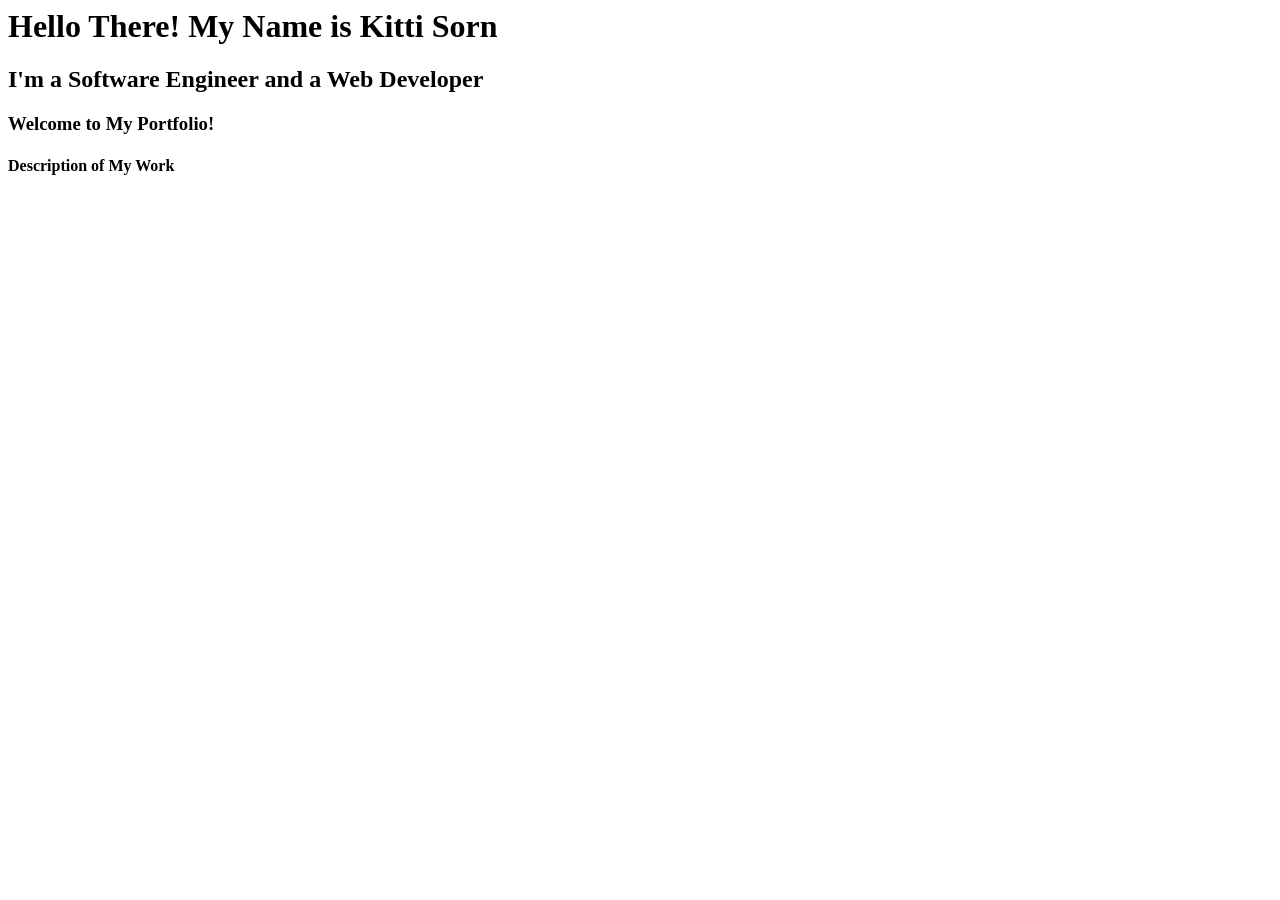
==== index.html @ 9a614a7c "Add description of work to index.html" ====
<organization><!DOCTYPE html>
<html lang="en">
<head>
    <meta charset="UTF-8">
    <meta name="viewport" content="width=device-width, initial-scale=1.0">
    <title>Document</title>
</head>
<body>
    <h1>Hello There! My Name is Kitti Sorn</h1>
    <h2>I'm a Software Engineer and a Web Developer</h2>
    <h3>Welcome to My Portfolio!</h3>
    <h4>Description of My Work</h4>
</body>
</html>
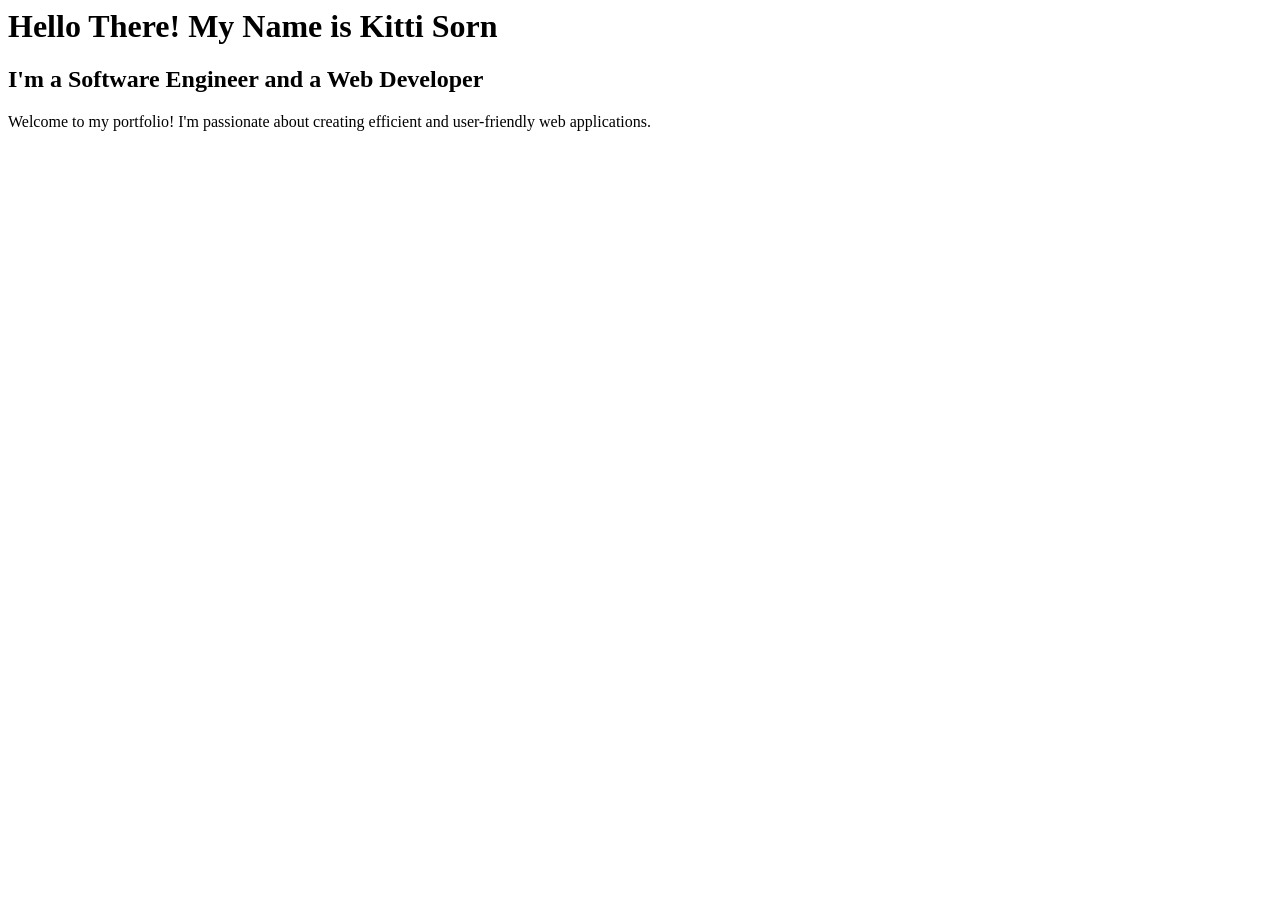
==== commit a7ba726d: "Replace header tags with a paragraph for a more concise portfolio introduction" ====
--- a/index.html
+++ b/index.html
@@ -8,7 +8,6 @@
 <body>
     <h1>Hello There! My Name is Kitti Sorn</h1>
     <h2>I'm a Software Engineer and a Web Developer</h2>
-    <h3>Welcome to My Portfolio!</h3>
-    <h4>Description of My Work</h4>
+    <p>Welcome to my portfolio! I'm passionate about creating efficient and user-friendly web applications.</p>
 </body>
 </html>
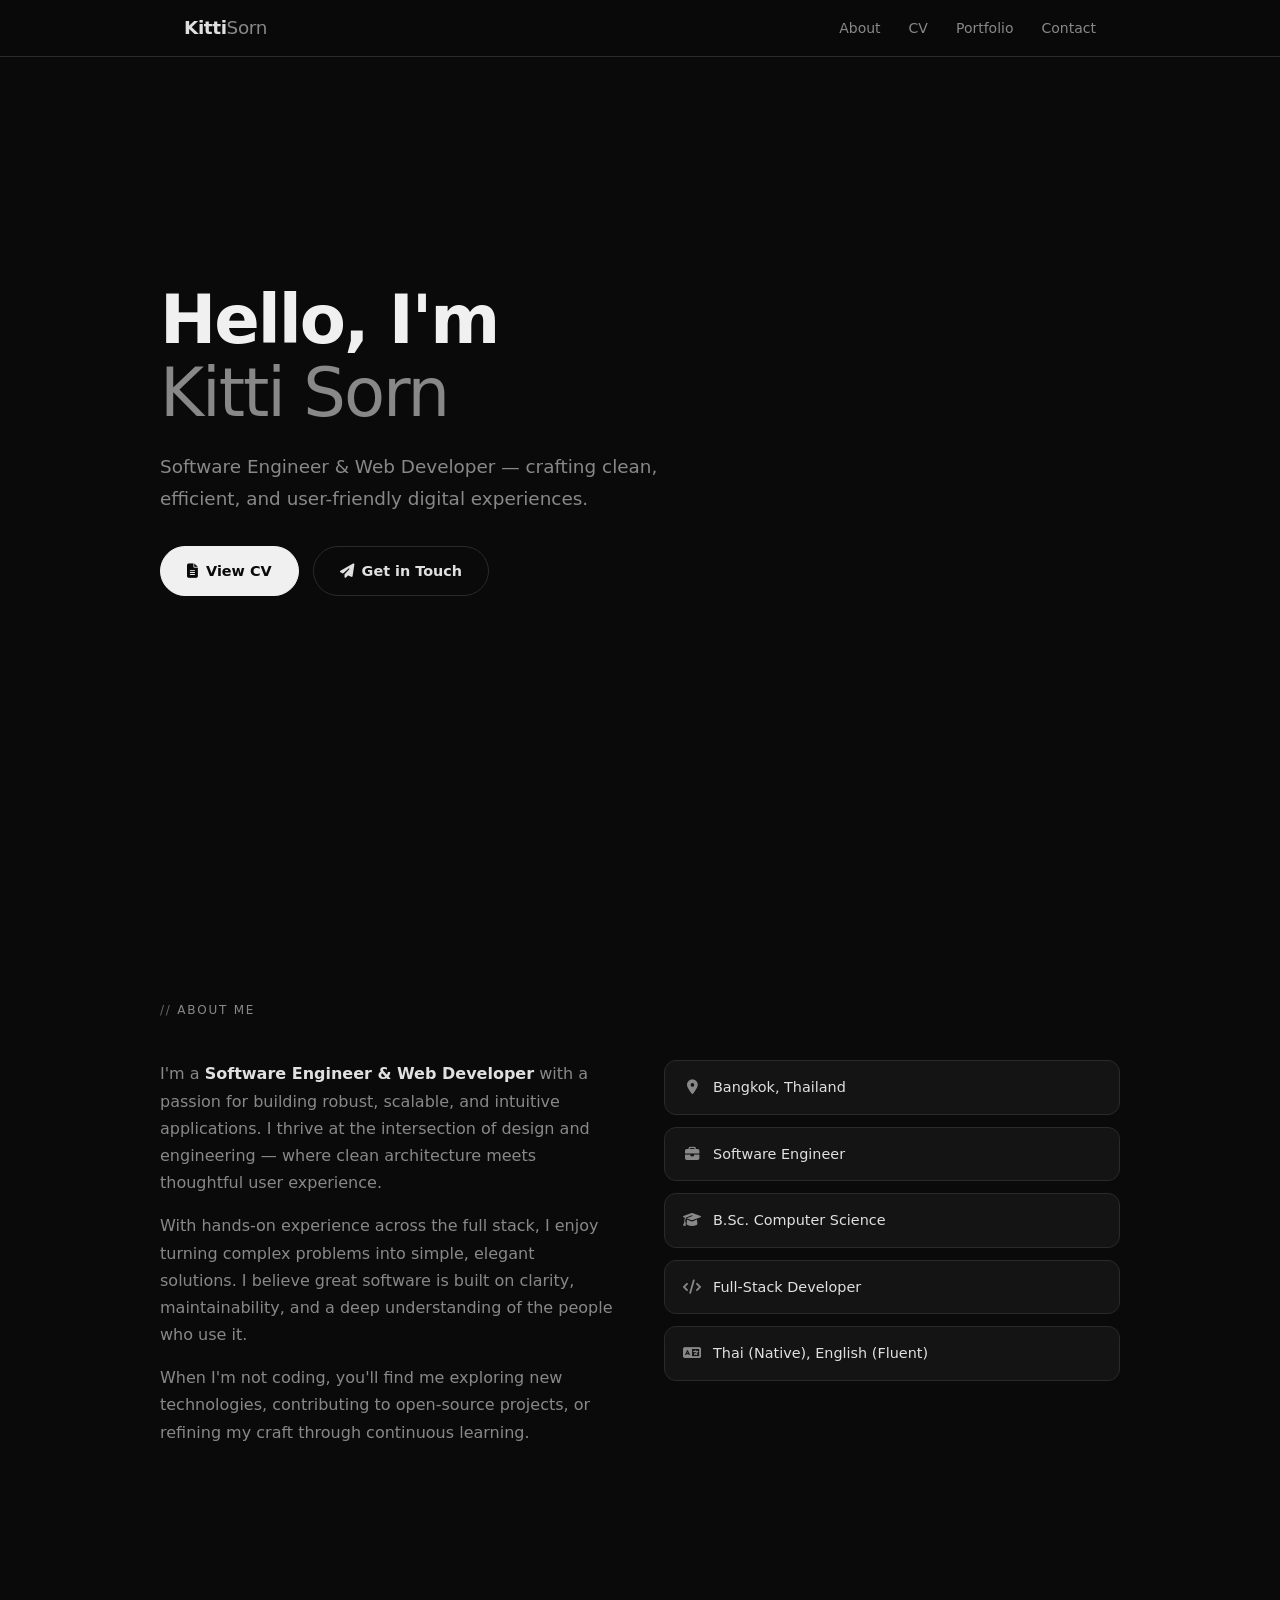
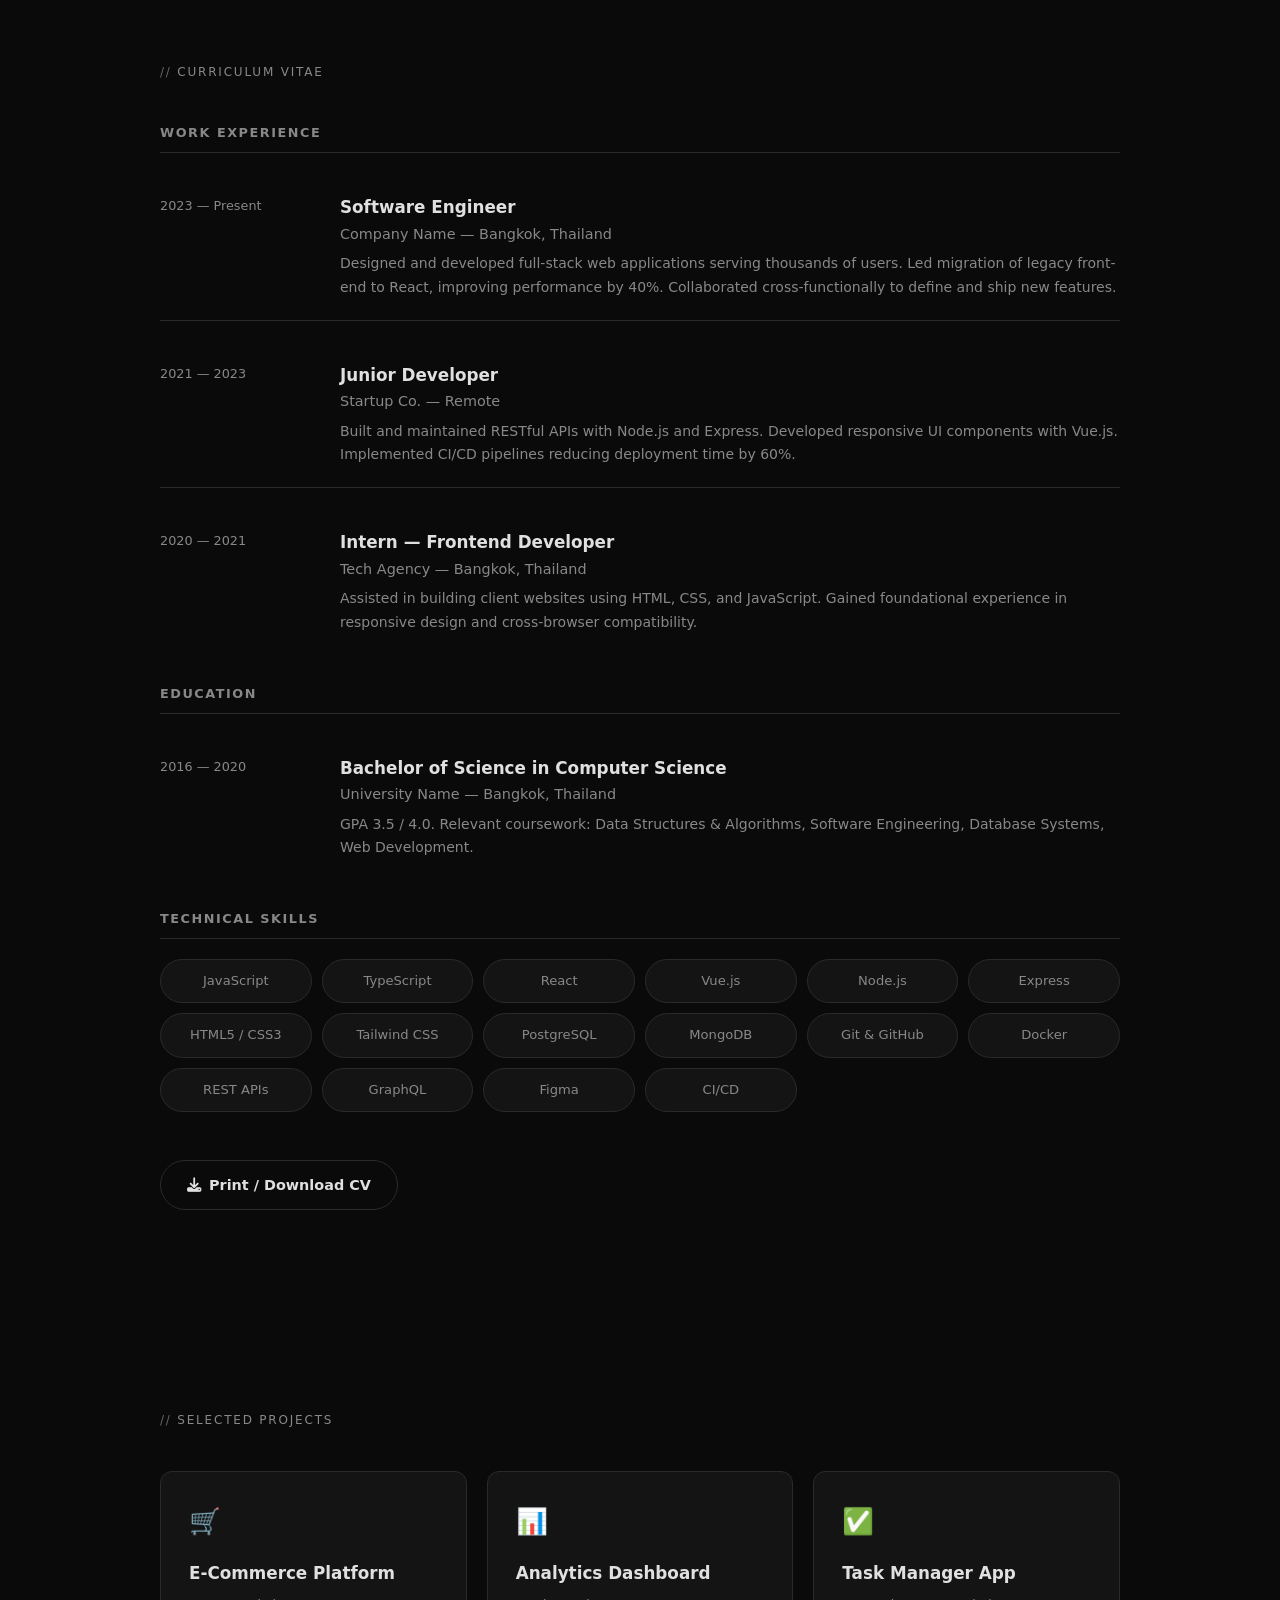
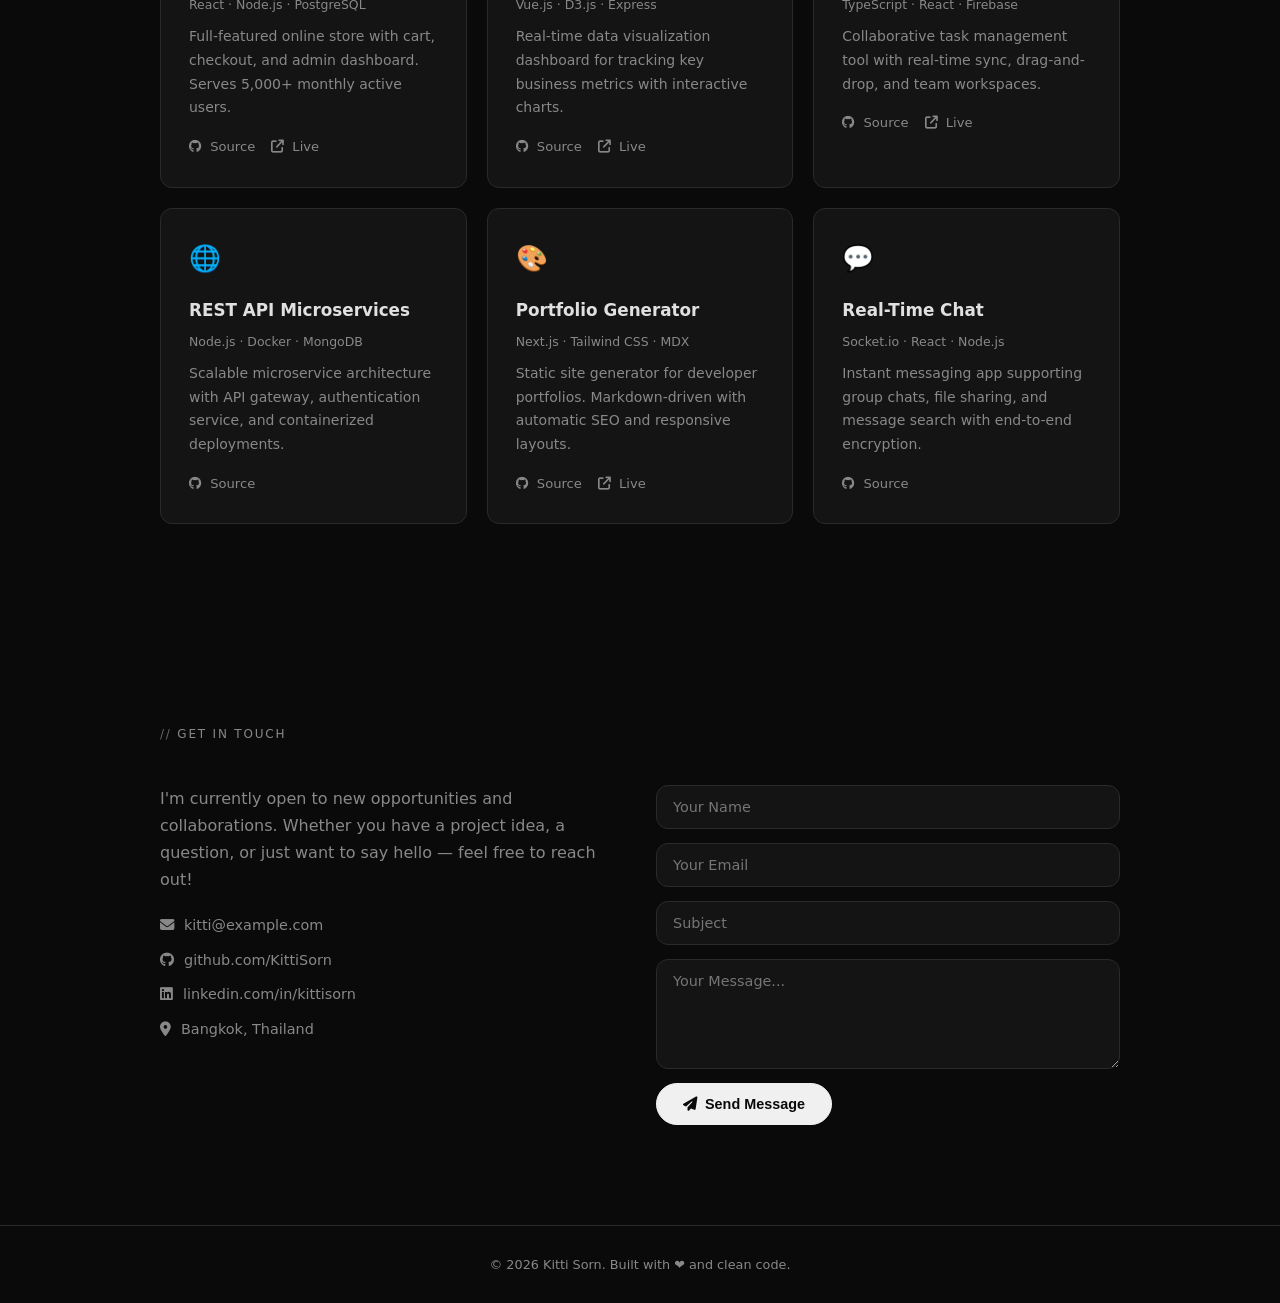
==== commit c9d7ba2b: "default" ====
--- a/index.html
+++ b/index.html
@@ -3,11 +3,543 @@
 <head>
     <meta charset="UTF-8">
     <meta name="viewport" content="width=device-width, initial-scale=1.0">
-    <title>Document</title>
+    <title>Kitti Sorn — Portfolio & CV</title>
+
+    <!-- Font Awesome Icons -->
+    <link rel="stylesheet" href="https://cdnjs.cloudflare.com/ajax/libs/font-awesome/6.5.1/css/all.min.css">
+
+    <style>
+        /* ===== RESET & BASE ===== */
+        *, *::before, *::after { box-sizing: border-box; margin: 0; padding: 0; }
+
+        :root {
+            --bg:        #0a0a0a;
+            --surface:   #141414;
+            --border:    #2a2a2a;
+            --text:      #e0e0e0;
+            --text-muted:#888;
+            --accent:    #f0f0f0;
+            --accent-dim:#666;
+            --radius:    12px;
+            --max-w:     960px;
+        }
+
+        html { scroll-behavior: smooth; }
+
+        body {
+            font-family: 'Segoe UI', system-ui, -apple-system, sans-serif;
+            background: var(--bg);
+            color: var(--text);
+            line-height: 1.7;
+            -webkit-font-smoothing: antialiased;
+        }
+
+        a { color: inherit; text-decoration: none; }
+
+        /* ===== NAVBAR ===== */
+        .navbar {
+            position: fixed; top: 0; left: 0; right: 0; z-index: 100;
+            background: rgba(10,10,10,.85); backdrop-filter: blur(12px);
+            border-bottom: 1px solid var(--border);
+        }
+        .navbar .inner {
+            max-width: var(--max-w); margin: 0 auto;
+            display: flex; align-items: center; justify-content: space-between;
+            padding: 0 24px; height: 56px;
+        }
+        .navbar .logo { font-weight: 700; font-size: 1.15rem; letter-spacing: -.02em; }
+        .navbar .logo span { color: var(--text-muted); font-weight: 400; }
+
+        .nav-links { display: flex; gap: 28px; list-style: none; }
+        .nav-links a { font-size: .875rem; color: var(--text-muted); transition: color .2s; }
+        .nav-links a:hover { color: var(--accent); }
+
+        .menu-toggle {
+            display: none; background: none; border: none; color: var(--text);
+            font-size: 1.4rem; cursor: pointer;
+        }
+
+        /* ===== SECTIONS ===== */
+        section { padding: 100px 24px; }
+
+        .section-title {
+            font-size: .75rem; text-transform: uppercase; letter-spacing: .15em;
+            color: var(--text-muted); margin-bottom: 40px;
+        }
+        .section-title::before {
+            content: '// '; color: var(--accent-dim);
+        }
+
+        .container { max-width: var(--max-w); margin: 0 auto; }
+
+        /* ===== HERO ===== */
+        .hero {
+            min-height: 100vh; display: flex; align-items: center;
+            padding-top: 80px;
+        }
+        .hero .container { width: 100%; }
+
+        .hero h1 {
+            font-size: clamp(2.4rem, 6vw, 4.2rem);
+            font-weight: 800; letter-spacing: -.03em; line-height: 1.1;
+            color: var(--accent);
+        }
+        .hero h1 span { display: block; color: var(--text-muted); font-weight: 300; }
+
+        .hero .tagline {
+            font-size: 1.15rem; color: var(--text-muted); margin: 20px 0 32px;
+            max-width: 520px;
+        }
+        .hero .cta-row { display: flex; gap: 14px; flex-wrap: wrap; }
+
+        .btn {
+            display: inline-flex; align-items: center; gap: 8px;
+            padding: 12px 26px; border-radius: 999px; font-size: .9rem;
+            font-weight: 600; transition: all .25s; cursor: pointer;
+            border: 1.5px solid var(--border);
+        }
+        .btn-primary {
+            background: var(--accent); color: var(--bg); border-color: var(--accent);
+        }
+        .btn-primary:hover { background: #fff; }
+        .btn-outline { background: transparent; color: var(--text); }
+        .btn-outline:hover { border-color: var(--accent); color: var(--accent); }
+
+        /* ===== ABOUT ===== */
+        .about-grid {
+            display: grid; grid-template-columns: 1fr 1fr; gap: 48px; align-items: start;
+        }
+        .about-text p { color: var(--text-muted); margin-bottom: 16px; }
+        .about-text p strong { color: var(--text); }
+
+        .quick-facts {
+            list-style: none; display: grid; gap: 12px;
+        }
+        .quick-facts li {
+            display: flex; align-items: center; gap: 12px;
+            padding: 14px 18px; background: var(--surface);
+            border: 1px solid var(--border); border-radius: var(--radius);
+            font-size: .9rem;
+        }
+        .quick-facts li i { color: var(--text-muted); width: 18px; text-align: center; }
+
+        /* ===== CV / RESUME ===== */
+        .cv-block { margin-bottom: 48px; }
+
+        .cv-block h3 {
+            font-size: .8rem; text-transform: uppercase; letter-spacing: .12em;
+            color: var(--text-muted); margin-bottom: 20px; padding-bottom: 8px;
+            border-bottom: 1px solid var(--border);
+        }
+
+        .timeline { display: grid; gap: 20px; }
+
+        .timeline-item {
+            display: grid; grid-template-columns: 160px 1fr; gap: 20px;
+            padding: 20px 0; border-bottom: 1px solid var(--border);
+        }
+        .timeline-item:last-child { border-bottom: none; padding-bottom: 0; }
+
+        .timeline-date {
+            font-size: .8rem; color: var(--text-muted); padding-top: 2px;
+        }
+        .timeline-role  { font-weight: 700; font-size: 1.05rem; }
+        .timeline-place { color: var(--text-muted); font-size: .9rem; margin-bottom: 6px; }
+        .timeline-desc  { color: var(--text-muted); font-size: .875rem; }
+
+        /* Skills grid */
+        .skills-grid {
+            display: grid;
+            grid-template-columns: repeat(auto-fill, minmax(130px, 1fr));
+            gap: 10px;
+        }
+        .skill-pill {
+            padding: 10px 16px; background: var(--surface);
+            border: 1px solid var(--border); border-radius: 999px;
+            font-size: .82rem; text-align: center; color: var(--text-muted);
+            transition: all .2s;
+        }
+        .skill-pill:hover { border-color: var(--accent); color: var(--accent); }
+
+        /* ===== PORTFOLIO ===== */
+        .projects-grid {
+            display: grid;
+            grid-template-columns: repeat(auto-fill, minmax(280px, 1fr));
+            gap: 20px;
+        }
+        .project-card {
+            background: var(--surface); border: 1px solid var(--border);
+            border-radius: var(--radius); padding: 28px;
+            transition: border-color .25s, transform .25s;
+        }
+        .project-card:hover { border-color: var(--accent-dim); transform: translateY(-2px); }
+
+        .project-icon { font-size: 1.6rem; margin-bottom: 16px; }
+        .project-card h4 { font-size: 1.05rem; margin-bottom: 6px; }
+        .project-card .tech { font-size: .78rem; color: var(--text-muted); margin-bottom: 10px; }
+        .project-card p  { font-size: .875rem; color: var(--text-muted); }
+        .project-card .links { margin-top: 16px; display: flex; gap: 16px; }
+        .project-card .links a { font-size: .82rem; color: var(--text-muted); }
+        .project-card .links a:hover { color: var(--accent); }
+        .project-card .links a i { margin-right: 4px; }
+
+        /* ===== CONTACT ===== */
+        .contact-row {
+            display: flex; gap: 32px; flex-wrap: wrap; align-items: flex-start;
+        }
+        .contact-info { flex: 1; min-width: 240px; }
+        .contact-info p { color: var(--text-muted); margin-bottom: 20px; }
+        .contact-links { list-style: none; display: grid; gap: 10px; }
+        .contact-links a {
+            display: flex; align-items: center; gap: 10px; color: var(--text-muted);
+            font-size: .9rem; transition: color .2s;
+        }
+        .contact-links a:hover { color: var(--accent); }
+
+        .contact-form { flex: 1; min-width: 280px; display: grid; gap: 14px; }
+        .contact-form input, .contact-form textarea {
+            width: 100%; padding: 13px 16px; background: var(--surface);
+            border: 1px solid var(--border); border-radius: var(--radius);
+            color: var(--text); font-size: .9rem; font-family: inherit;
+            resize: vertical; outline: none; transition: border-color .2s;
+        }
+        .contact-form input:focus, .contact-form textarea:focus { border-color: var(--accent-dim); }
+        .contact-form textarea { min-height: 110px; }
+        .contact-form button { justify-self: start; }
+
+        /* ===== FOOTER ===== */
+        footer {
+            border-top: 1px solid var(--border); padding: 28px 24px;
+            text-align: center; font-size: .8rem; color: var(--text-muted);
+        }
+
+        /* ===== RESPONSIVE ===== */
+        @media (max-width: 768px) {
+            .nav-links { display: none; }
+            .menu-toggle { display: block; }
+            .nav-links.open {
+                display: flex; flex-direction: column;
+                position: absolute; top: 56px; left: 0; right: 0;
+                background: var(--surface); border-bottom: 1px solid var(--border);
+                padding: 16px 24px; gap: 14px;
+            }
+            .about-grid { grid-template-columns: 1fr; gap: 32px; }
+            .timeline-item { grid-template-columns: 1fr; gap: 4px; }
+            .timeline-date { margin-bottom: 4px; }
+        }
+    </style>
 </head>
 <body>
-    <h1>Hello There! My Name is Kitti Sorn</h1>
-    <h2>I'm a Software Engineer and a Web Developer</h2>
-    <p>Welcome to my portfolio! I'm passionate about creating efficient and user-friendly web applications.</p>
+
+<!-- ===== NAVBAR ===== -->
+<nav class="navbar">
+    <div class="inner">
+        <a href="#" class="logo">Kitti<span>Sorn</span></a>
+        <button class="menu-toggle" aria-label="Menu" onclick="document.querySelector('.nav-links').classList.toggle('open')">
+            <i class="fa-solid fa-bars"></i>
+        </button>
+        <ul class="nav-links">
+            <li><a href="#about">About</a></li>
+            <li><a href="#cv">CV</a></li>
+            <li><a href="#portfolio">Portfolio</a></li>
+            <li><a href="#contact">Contact</a></li>
+        </ul>
+    </div>
+</nav>
+
+<!-- ===== HERO ===== -->
+<section class="hero">
+    <div class="container">
+        <h1>
+            Hello, I'm<br>
+            <span>Kitti Sorn</span>
+        </h1>
+        <p class="tagline">
+            Software Engineer &amp; Web Developer — crafting clean, efficient, and
+            user-friendly digital experiences.
+        </p>
+        <div class="cta-row">
+            <a href="#cv" class="btn btn-primary">
+                <i class="fa-solid fa-file-lines"></i> View CV
+            </a>
+            <a href="#contact" class="btn btn-outline">
+                <i class="fa-solid fa-paper-plane"></i> Get in Touch
+            </a>
+        </div>
+    </div>
+</section>
+
+<!-- ===== ABOUT ===== -->
+<section id="about">
+    <div class="container">
+        <p class="section-title">About Me</p>
+        <div class="about-grid">
+            <div class="about-text">
+                <p>
+                    I'm a <strong>Software Engineer &amp; Web Developer</strong> with a passion for
+                    building robust, scalable, and intuitive applications. I thrive at the intersection
+                    of design and engineering — where clean architecture meets thoughtful user experience.
+                </p>
+                <p>
+                    With hands-on experience across the full stack, I enjoy turning complex problems
+                    into simple, elegant solutions. I believe great software is built on clarity,
+                    maintainability, and a deep understanding of the people who use it.
+                </p>
+                <p>
+                    When I'm not coding, you'll find me exploring new technologies, contributing to
+                    open-source projects, or refining my craft through continuous learning.
+                </p>
+            </div>
+            <ul class="quick-facts">
+                <li><i class="fa-solid fa-location-dot"></i> Bangkok, Thailand</li>
+                <li><i class="fa-solid fa-briefcase"></i> Software Engineer</li>
+                <li><i class="fa-solid fa-graduation-cap"></i> B.Sc. Computer Science</li>
+                <li><i class="fa-solid fa-code"></i> Full-Stack Developer</li>
+                <li><i class="fa-solid fa-language"></i> Thai (Native), English (Fluent)</li>
+            </ul>
+        </div>
+    </div>
+</section>
+
+<!-- ===== CV / RESUME ===== -->
+<section id="cv">
+    <div class="container">
+        <p class="section-title">Curriculum Vitae</p>
+
+        <!-- Experience -->
+        <div class="cv-block">
+            <h3>Work Experience</h3>
+            <div class="timeline">
+
+                <div class="timeline-item">
+                    <div class="timeline-date">2023 — Present</div>
+                    <div>
+                        <div class="timeline-role">Software Engineer</div>
+                        <div class="timeline-place">Company Name — Bangkok, Thailand</div>
+                        <div class="timeline-desc">
+                            Designed and developed full-stack web applications serving thousands of
+                            users. Led migration of legacy front-end to React, improving performance by
+                            40%. Collaborated cross-functionally to define and ship new features.
+                        </div>
+                    </div>
+                </div>
+
+                <div class="timeline-item">
+                    <div class="timeline-date">2021 — 2023</div>
+                    <div>
+                        <div class="timeline-role">Junior Developer</div>
+                        <div class="timeline-place">Startup Co. — Remote</div>
+                        <div class="timeline-desc">
+                            Built and maintained RESTful APIs with Node.js and Express. Developed
+                            responsive UI components with Vue.js. Implemented CI/CD pipelines reducing
+                            deployment time by 60%.
+                        </div>
+                    </div>
+                </div>
+
+                <div class="timeline-item">
+                    <div class="timeline-date">2020 — 2021</div>
+                    <div>
+                        <div class="timeline-role">Intern — Frontend Developer</div>
+                        <div class="timeline-place">Tech Agency — Bangkok, Thailand</div>
+                        <div class="timeline-desc">
+                            Assisted in building client websites using HTML, CSS, and JavaScript.
+                            Gained foundational experience in responsive design and cross-browser
+                            compatibility.
+                        </div>
+                    </div>
+                </div>
+
+            </div>
+        </div>
+
+        <!-- Education -->
+        <div class="cv-block">
+            <h3>Education</h3>
+            <div class="timeline">
+
+                <div class="timeline-item">
+                    <div class="timeline-date">2016 — 2020</div>
+                    <div>
+                        <div class="timeline-role">Bachelor of Science in Computer Science</div>
+                        <div class="timeline-place">University Name — Bangkok, Thailand</div>
+                        <div class="timeline-desc">
+                            GPA 3.5 / 4.0. Relevant coursework: Data Structures &amp; Algorithms,
+                            Software Engineering, Database Systems, Web Development.
+                        </div>
+                    </div>
+                </div>
+
+            </div>
+        </div>
+
+        <!-- Skills -->
+        <div class="cv-block">
+            <h3>Technical Skills</h3>
+            <div class="skills-grid">
+                <span class="skill-pill">JavaScript</span>
+                <span class="skill-pill">TypeScript</span>
+                <span class="skill-pill">React</span>
+                <span class="skill-pill">Vue.js</span>
+                <span class="skill-pill">Node.js</span>
+                <span class="skill-pill">Express</span>
+                <span class="skill-pill">HTML5 / CSS3</span>
+                <span class="skill-pill">Tailwind CSS</span>
+                <span class="skill-pill">PostgreSQL</span>
+                <span class="skill-pill">MongoDB</span>
+                <span class="skill-pill">Git &amp; GitHub</span>
+                <span class="skill-pill">Docker</span>
+                <span class="skill-pill">REST APIs</span>
+                <span class="skill-pill">GraphQL</span>
+                <span class="skill-pill">Figma</span>
+                <span class="skill-pill">CI/CD</span>
+            </div>
+        </div>
+
+        <!-- Download CV -->
+        <div style="margin-top: 24px;">
+            <a href="#" class="btn btn-outline" onclick="window.print(); return false;">
+                <i class="fa-solid fa-download"></i> Print / Download CV
+            </a>
+        </div>
+
+    </div>
+</section>
+
+<!-- ===== PORTFOLIO ===== -->
+<section id="portfolio">
+    <div class="container">
+        <p class="section-title">Selected Projects</p>
+        <div class="projects-grid">
+
+            <div class="project-card">
+                <div class="project-icon">🛒</div>
+                <h4>E-Commerce Platform</h4>
+                <div class="tech">React · Node.js · PostgreSQL</div>
+                <p>Full-featured online store with cart, checkout, and admin dashboard. Serves
+                    5,000+ monthly active users.</p>
+                <div class="links">
+                    <a href="#"><i class="fa-brands fa-github"></i> Source</a>
+                    <a href="#"><i class="fa-solid fa-arrow-up-right-from-square"></i> Live</a>
+                </div>
+            </div>
+
+            <div class="project-card">
+                <div class="project-icon">📊</div>
+                <h4>Analytics Dashboard</h4>
+                <div class="tech">Vue.js · D3.js · Express</div>
+                <p>Real-time data visualization dashboard for tracking key business metrics with
+                    interactive charts.</p>
+                <div class="links">
+                    <a href="#"><i class="fa-brands fa-github"></i> Source</a>
+                    <a href="#"><i class="fa-solid fa-arrow-up-right-from-square"></i> Live</a>
+                </div>
+            </div>
+
+            <div class="project-card">
+                <div class="project-icon">✅</div>
+                <h4>Task Manager App</h4>
+                <div class="tech">TypeScript · React · Firebase</div>
+                <p>Collaborative task management tool with real-time sync, drag-and-drop, and
+                    team workspaces.</p>
+                <div class="links">
+                    <a href="#"><i class="fa-brands fa-github"></i> Source</a>
+                    <a href="#"><i class="fa-solid fa-arrow-up-right-from-square"></i> Live</a>
+                </div>
+            </div>
+
+            <div class="project-card">
+                <div class="project-icon">🌐</div>
+                <h4>REST API Microservices</h4>
+                <div class="tech">Node.js · Docker · MongoDB</div>
+                <p>Scalable microservice architecture with API gateway, authentication service,
+                    and containerized deployments.</p>
+                <div class="links">
+                    <a href="#"><i class="fa-brands fa-github"></i> Source</a>
+                </div>
+            </div>
+
+            <div class="project-card">
+                <div class="project-icon">🎨</div>
+                <h4>Portfolio Generator</h4>
+                <div class="tech">Next.js · Tailwind CSS · MDX</div>
+                <p>Static site generator for developer portfolios. Markdown-driven with
+                    automatic SEO and responsive layouts.</p>
+                <div class="links">
+                    <a href="#"><i class="fa-brands fa-github"></i> Source</a>
+                    <a href="#"><i class="fa-solid fa-arrow-up-right-from-square"></i> Live</a>
+                </div>
+            </div>
+
+            <div class="project-card">
+                <div class="project-icon">💬</div>
+                <h4>Real-Time Chat</h4>
+                <div class="tech">Socket.io · React · Node.js</div>
+                <p>Instant messaging app supporting group chats, file sharing, and message
+                    search with end-to-end encryption.</p>
+                <div class="links">
+                    <a href="#"><i class="fa-brands fa-github"></i> Source</a>
+                </div>
+            </div>
+
+        </div>
+    </div>
+</section>
+
+<!-- ===== CONTACT ===== -->
+<section id="contact">
+    <div class="container">
+        <p class="section-title">Get in Touch</p>
+        <div class="contact-row">
+
+            <div class="contact-info">
+                <p>
+                    I'm currently open to new opportunities and collaborations.
+                    Whether you have a project idea, a question, or just want to say hello —
+                    feel free to reach out!
+                </p>
+                <ul class="contact-links">
+                    <li>
+                        <a href="mailto:kitti@example.com">
+                            <i class="fa-solid fa-envelope"></i> kitti@example.com
+                        </a>
+                    </li>
+                    <li>
+                        <a href="https://github.com/KittiSorn" target="_blank" rel="noopener">
+                            <i class="fa-brands fa-github"></i> github.com/KittiSorn
+                        </a>
+                    </li>
+                    <li>
+                        <a href="https://linkedin.com/in/kittisorn" target="_blank" rel="noopener">
+                            <i class="fa-brands fa-linkedin"></i> linkedin.com/in/kittisorn
+                        </a>
+                    </li>
+                    <li>
+                        <a href="#">
+                            <i class="fa-solid fa-location-dot"></i> Bangkok, Thailand
+                        </a>
+                    </li>
+                </ul>
+            </div>
+
+            <form class="contact-form" onsubmit="alert('Thanks for reaching out! I\'ll get back to you soon.'); return false;">
+                <input type="text" placeholder="Your Name" required>
+                <input type="email" placeholder="Your Email" required>
+                <input type="text" placeholder="Subject">
+                <textarea placeholder="Your Message..." required></textarea>
+                <button type="submit" class="btn btn-primary">
+                    <i class="fa-solid fa-paper-plane"></i> Send Message
+                </button>
+            </form>
+
+        </div>
+    </div>
+</section>
+
+<!-- ===== FOOTER ===== -->
+<footer>
+    <p>&copy; 2026 Kitti Sorn. Built with &#10084; and clean code.</p>
+</footer>
+
 </body>
 </html>
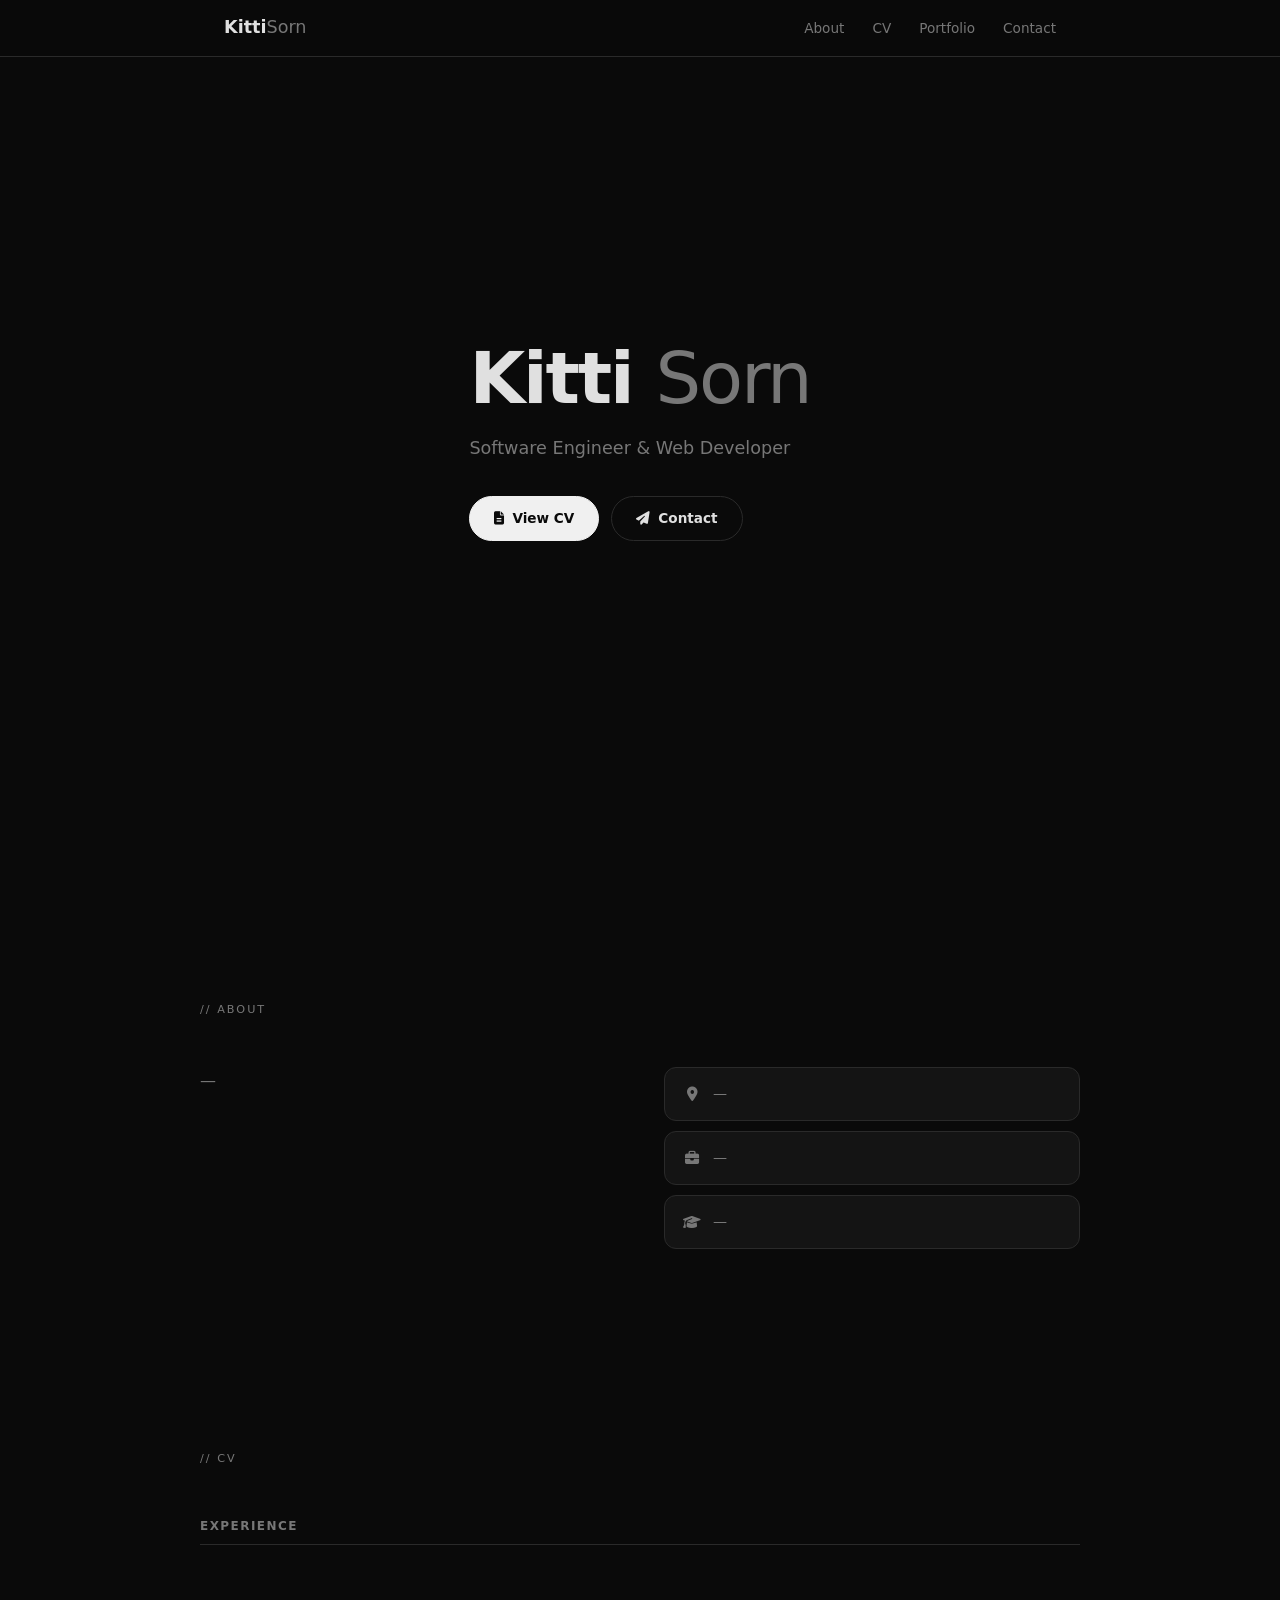
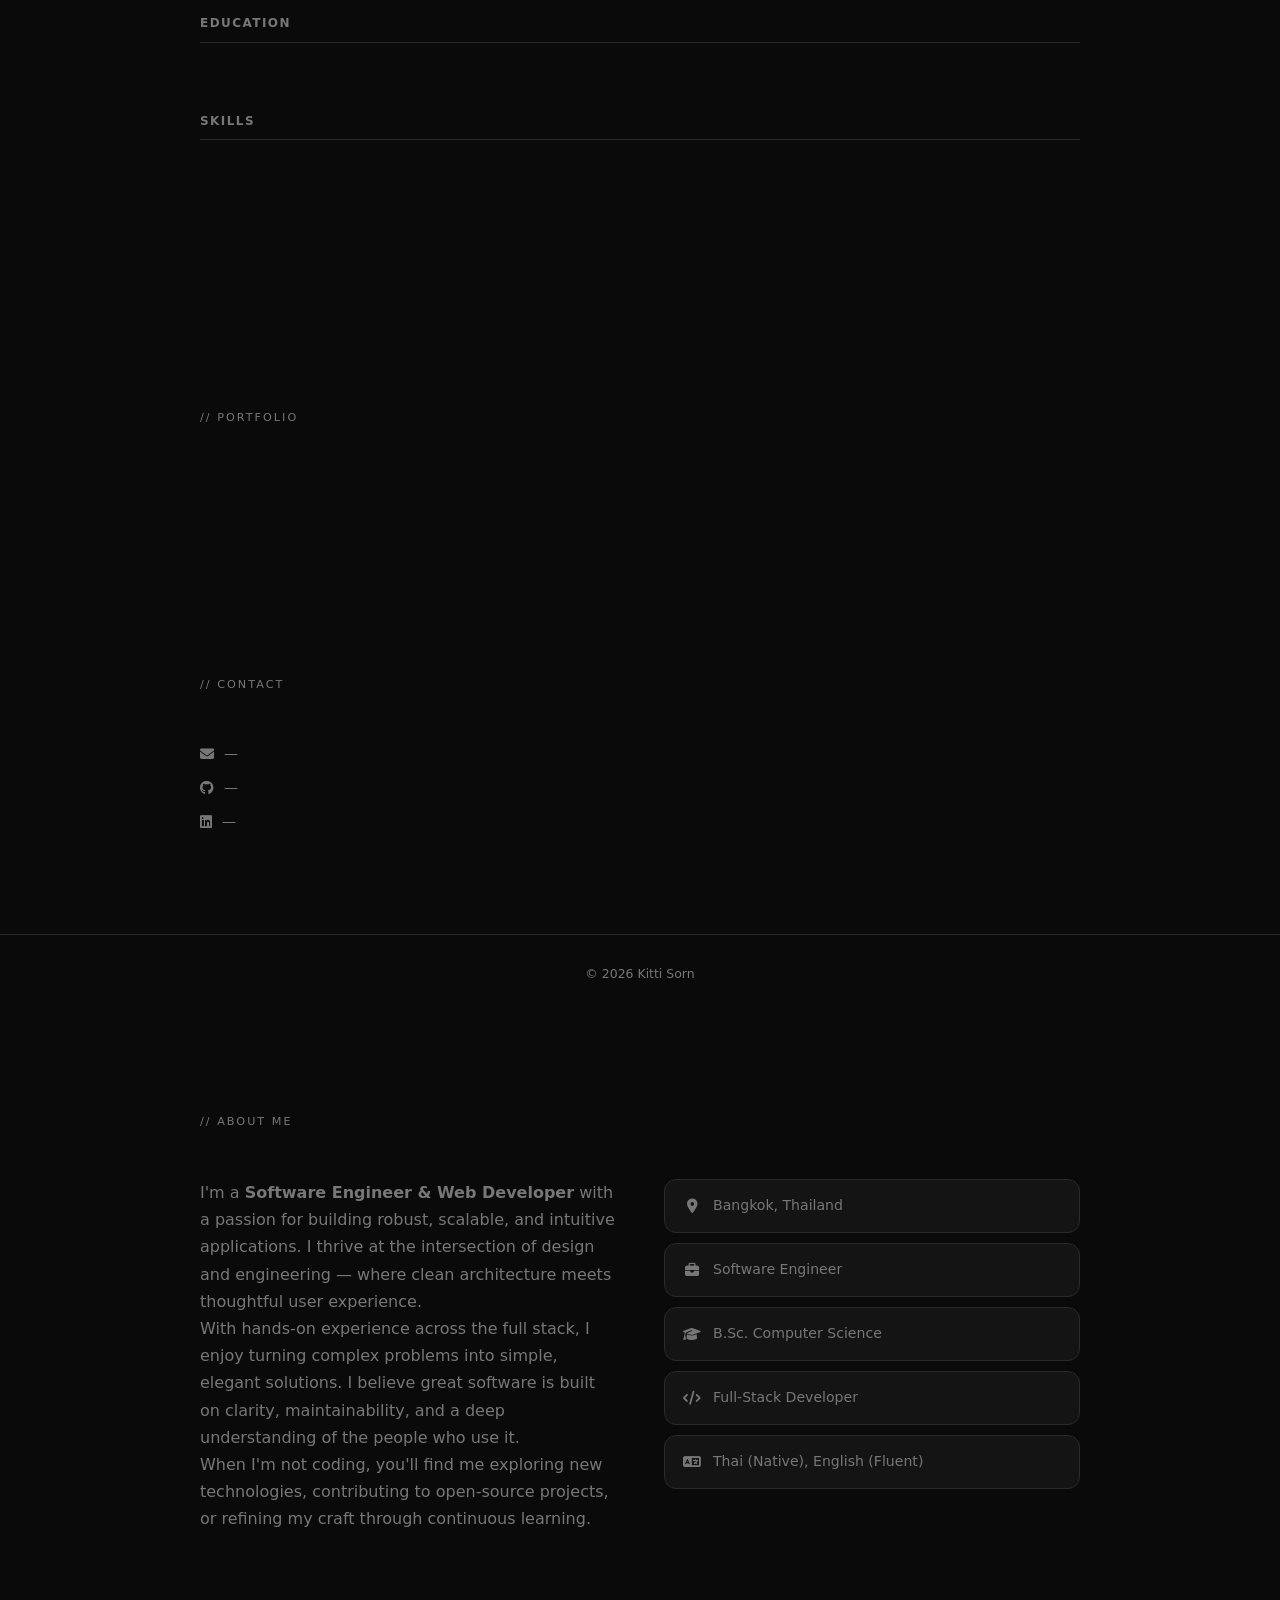
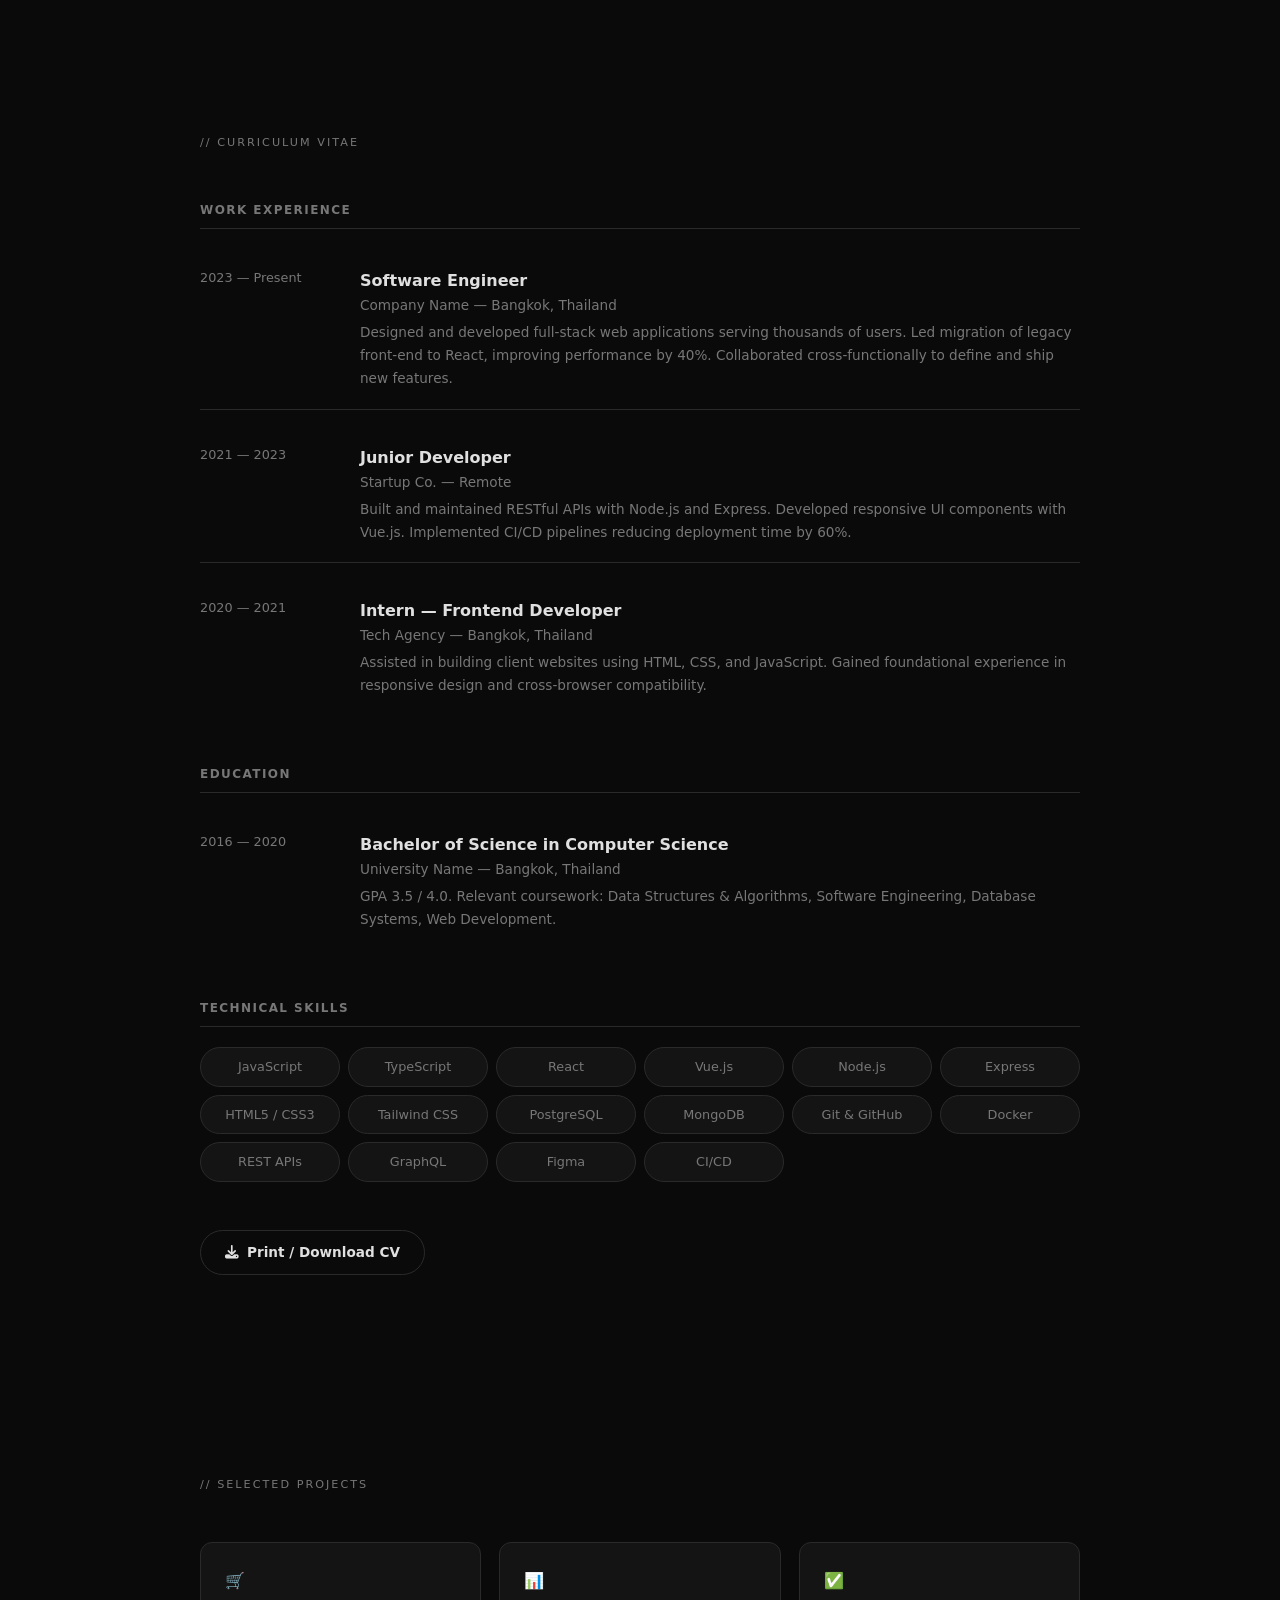
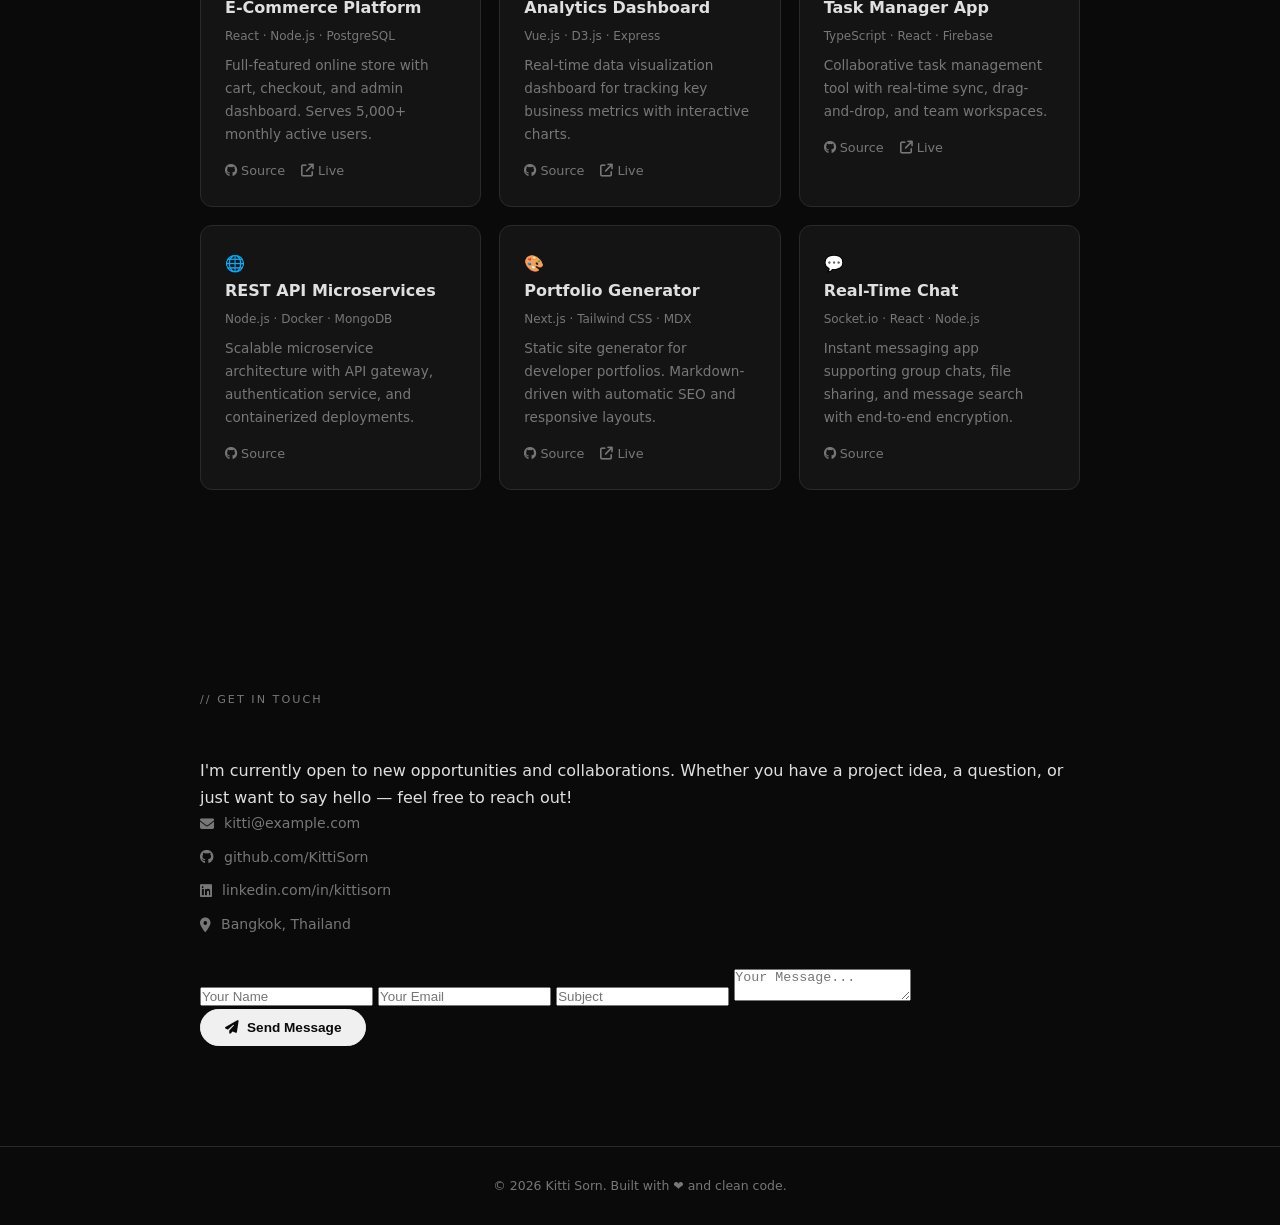
==== commit 8e706619: "make it simple" ====
--- a/index.html
+++ b/index.html
@@ -4,234 +4,11 @@
     <meta charset="UTF-8">
     <meta name="viewport" content="width=device-width, initial-scale=1.0">
     <title>Kitti Sorn — Portfolio & CV</title>
-
-    <!-- Font Awesome Icons -->
     <link rel="stylesheet" href="https://cdnjs.cloudflare.com/ajax/libs/font-awesome/6.5.1/css/all.min.css">
-
-    <style>
-        /* ===== RESET & BASE ===== */
-        *, *::before, *::after { box-sizing: border-box; margin: 0; padding: 0; }
-
-        :root {
-            --bg:        #0a0a0a;
-            --surface:   #141414;
-            --border:    #2a2a2a;
-            --text:      #e0e0e0;
-            --text-muted:#888;
-            --accent:    #f0f0f0;
-            --accent-dim:#666;
-            --radius:    12px;
-            --max-w:     960px;
-        }
-
-        html { scroll-behavior: smooth; }
-
-        body {
-            font-family: 'Segoe UI', system-ui, -apple-system, sans-serif;
-            background: var(--bg);
-            color: var(--text);
-            line-height: 1.7;
-            -webkit-font-smoothing: antialiased;
-        }
-
-        a { color: inherit; text-decoration: none; }
-
-        /* ===== NAVBAR ===== */
-        .navbar {
-            position: fixed; top: 0; left: 0; right: 0; z-index: 100;
-            background: rgba(10,10,10,.85); backdrop-filter: blur(12px);
-            border-bottom: 1px solid var(--border);
-        }
-        .navbar .inner {
-            max-width: var(--max-w); margin: 0 auto;
-            display: flex; align-items: center; justify-content: space-between;
-            padding: 0 24px; height: 56px;
-        }
-        .navbar .logo { font-weight: 700; font-size: 1.15rem; letter-spacing: -.02em; }
-        .navbar .logo span { color: var(--text-muted); font-weight: 400; }
-
-        .nav-links { display: flex; gap: 28px; list-style: none; }
-        .nav-links a { font-size: .875rem; color: var(--text-muted); transition: color .2s; }
-        .nav-links a:hover { color: var(--accent); }
-
-        .menu-toggle {
-            display: none; background: none; border: none; color: var(--text);
-            font-size: 1.4rem; cursor: pointer;
-        }
-
-        /* ===== SECTIONS ===== */
-        section { padding: 100px 24px; }
-
-        .section-title {
-            font-size: .75rem; text-transform: uppercase; letter-spacing: .15em;
-            color: var(--text-muted); margin-bottom: 40px;
-        }
-        .section-title::before {
-            content: '// '; color: var(--accent-dim);
-        }
-
-        .container { max-width: var(--max-w); margin: 0 auto; }
-
-        /* ===== HERO ===== */
-        .hero {
-            min-height: 100vh; display: flex; align-items: center;
-            padding-top: 80px;
-        }
-        .hero .container { width: 100%; }
-
-        .hero h1 {
-            font-size: clamp(2.4rem, 6vw, 4.2rem);
-            font-weight: 800; letter-spacing: -.03em; line-height: 1.1;
-            color: var(--accent);
-        }
-        .hero h1 span { display: block; color: var(--text-muted); font-weight: 300; }
-
-        .hero .tagline {
-            font-size: 1.15rem; color: var(--text-muted); margin: 20px 0 32px;
-            max-width: 520px;
-        }
-        .hero .cta-row { display: flex; gap: 14px; flex-wrap: wrap; }
-
-        .btn {
-            display: inline-flex; align-items: center; gap: 8px;
-            padding: 12px 26px; border-radius: 999px; font-size: .9rem;
-            font-weight: 600; transition: all .25s; cursor: pointer;
-            border: 1.5px solid var(--border);
-        }
-        .btn-primary {
-            background: var(--accent); color: var(--bg); border-color: var(--accent);
-        }
-        .btn-primary:hover { background: #fff; }
-        .btn-outline { background: transparent; color: var(--text); }
-        .btn-outline:hover { border-color: var(--accent); color: var(--accent); }
-
-        /* ===== ABOUT ===== */
-        .about-grid {
-            display: grid; grid-template-columns: 1fr 1fr; gap: 48px; align-items: start;
-        }
-        .about-text p { color: var(--text-muted); margin-bottom: 16px; }
-        .about-text p strong { color: var(--text); }
-
-        .quick-facts {
-            list-style: none; display: grid; gap: 12px;
-        }
-        .quick-facts li {
-            display: flex; align-items: center; gap: 12px;
-            padding: 14px 18px; background: var(--surface);
-            border: 1px solid var(--border); border-radius: var(--radius);
-            font-size: .9rem;
-        }
-        .quick-facts li i { color: var(--text-muted); width: 18px; text-align: center; }
-
-        /* ===== CV / RESUME ===== */
-        .cv-block { margin-bottom: 48px; }
-
-        .cv-block h3 {
-            font-size: .8rem; text-transform: uppercase; letter-spacing: .12em;
-            color: var(--text-muted); margin-bottom: 20px; padding-bottom: 8px;
-            border-bottom: 1px solid var(--border);
-        }
-
-        .timeline { display: grid; gap: 20px; }
-
-        .timeline-item {
-            display: grid; grid-template-columns: 160px 1fr; gap: 20px;
-            padding: 20px 0; border-bottom: 1px solid var(--border);
-        }
-        .timeline-item:last-child { border-bottom: none; padding-bottom: 0; }
-
-        .timeline-date {
-            font-size: .8rem; color: var(--text-muted); padding-top: 2px;
-        }
-        .timeline-role  { font-weight: 700; font-size: 1.05rem; }
-        .timeline-place { color: var(--text-muted); font-size: .9rem; margin-bottom: 6px; }
-        .timeline-desc  { color: var(--text-muted); font-size: .875rem; }
-
-        /* Skills grid */
-        .skills-grid {
-            display: grid;
-            grid-template-columns: repeat(auto-fill, minmax(130px, 1fr));
-            gap: 10px;
-        }
-        .skill-pill {
-            padding: 10px 16px; background: var(--surface);
-            border: 1px solid var(--border); border-radius: 999px;
-            font-size: .82rem; text-align: center; color: var(--text-muted);
-            transition: all .2s;
-        }
-        .skill-pill:hover { border-color: var(--accent); color: var(--accent); }
-
-        /* ===== PORTFOLIO ===== */
-        .projects-grid {
-            display: grid;
-            grid-template-columns: repeat(auto-fill, minmax(280px, 1fr));
-            gap: 20px;
-        }
-        .project-card {
-            background: var(--surface); border: 1px solid var(--border);
-            border-radius: var(--radius); padding: 28px;
-            transition: border-color .25s, transform .25s;
-        }
-        .project-card:hover { border-color: var(--accent-dim); transform: translateY(-2px); }
-
-        .project-icon { font-size: 1.6rem; margin-bottom: 16px; }
-        .project-card h4 { font-size: 1.05rem; margin-bottom: 6px; }
-        .project-card .tech { font-size: .78rem; color: var(--text-muted); margin-bottom: 10px; }
-        .project-card p  { font-size: .875rem; color: var(--text-muted); }
-        .project-card .links { margin-top: 16px; display: flex; gap: 16px; }
-        .project-card .links a { font-size: .82rem; color: var(--text-muted); }
-        .project-card .links a:hover { color: var(--accent); }
-        .project-card .links a i { margin-right: 4px; }
-
-        /* ===== CONTACT ===== */
-        .contact-row {
-            display: flex; gap: 32px; flex-wrap: wrap; align-items: flex-start;
-        }
-        .contact-info { flex: 1; min-width: 240px; }
-        .contact-info p { color: var(--text-muted); margin-bottom: 20px; }
-        .contact-links { list-style: none; display: grid; gap: 10px; }
-        .contact-links a {
-            display: flex; align-items: center; gap: 10px; color: var(--text-muted);
-            font-size: .9rem; transition: color .2s;
-        }
-        .contact-links a:hover { color: var(--accent); }
-
-        .contact-form { flex: 1; min-width: 280px; display: grid; gap: 14px; }
-        .contact-form input, .contact-form textarea {
-            width: 100%; padding: 13px 16px; background: var(--surface);
-            border: 1px solid var(--border); border-radius: var(--radius);
-            color: var(--text); font-size: .9rem; font-family: inherit;
-            resize: vertical; outline: none; transition: border-color .2s;
-        }
-        .contact-form input:focus, .contact-form textarea:focus { border-color: var(--accent-dim); }
-        .contact-form textarea { min-height: 110px; }
-        .contact-form button { justify-self: start; }
-
-        /* ===== FOOTER ===== */
-        footer {
-            border-top: 1px solid var(--border); padding: 28px 24px;
-            text-align: center; font-size: .8rem; color: var(--text-muted);
-        }
-
-        /* ===== RESPONSIVE ===== */
-        @media (max-width: 768px) {
-            .nav-links { display: none; }
-            .menu-toggle { display: block; }
-            .nav-links.open {
-                display: flex; flex-direction: column;
-                position: absolute; top: 56px; left: 0; right: 0;
-                background: var(--surface); border-bottom: 1px solid var(--border);
-                padding: 16px 24px; gap: 14px;
-            }
-            .about-grid { grid-template-columns: 1fr; gap: 32px; }
-            .timeline-item { grid-template-columns: 1fr; gap: 4px; }
-            .timeline-date { margin-bottom: 4px; }
-        }
-    </style>
+    <link rel="stylesheet" href="style.css">
 </head>
 <body>
 
-<!-- ===== NAVBAR ===== -->
 <nav class="navbar">
     <div class="inner">
         <a href="#" class="logo">Kitti<span>Sorn</span></a>
@@ -247,25 +24,79 @@
     </div>
 </nav>
 
-<!-- ===== HERO ===== -->
 <section class="hero">
     <div class="container">
-        <h1>
-            Hello, I'm<br>
-            <span>Kitti Sorn</span>
-        </h1>
-        <p class="tagline">
-            Software Engineer &amp; Web Developer — crafting clean, efficient, and
-            user-friendly digital experiences.
-        </p>
+        <h1>Kitti <span>Sorn</span></h1>
+        <p class="tagline">Software Engineer &amp; Web Developer</p>
         <div class="cta-row">
-            <a href="#cv" class="btn btn-primary">
-                <i class="fa-solid fa-file-lines"></i> View CV
-            </a>
-            <a href="#contact" class="btn btn-outline">
-                <i class="fa-solid fa-paper-plane"></i> Get in Touch
-            </a>
-        </div>
+            <a href="#cv" class="btn btn-primary"><i class="fa-solid fa-file-lines"></i> View CV</a>
+            <a href="#contact" class="btn btn-outline"><i class="fa-solid fa-paper-plane"></i> Contact</a>
+        </div>
+    </div>
+</section>
+
+<section id="about">
+    <div class="container">
+        <p class="section-title">About</p>
+        <div class="about-grid">
+            <div class="about-text">
+                <p>—</p>
+            </div>
+            <ul class="quick-facts">
+                <li><i class="fa-solid fa-location-dot"></i> —</li>
+                <li><i class="fa-solid fa-briefcase"></i> —</li>
+                <li><i class="fa-solid fa-graduation-cap"></i> —</li>
+            </ul>
+        </div>
+    </div>
+</section>
+
+<section id="cv">
+    <div class="container">
+        <p class="section-title">CV</p>
+        <div class="cv-block">
+            <h3>Experience</h3>
+            <div class="timeline"></div>
+        </div>
+        <div class="cv-block">
+            <h3>Education</h3>
+            <div class="timeline"></div>
+        </div>
+        <div class="cv-block">
+            <h3>Skills</h3>
+            <div class="skills-grid"></div>
+        </div>
+    </div>
+</section>
+
+<section id="portfolio">
+    <div class="container">
+        <p class="section-title">Portfolio</p>
+        <div class="projects-grid"></div>
+    </div>
+</section>
+
+<section id="contact">
+    <div class="container">
+        <p class="section-title">Contact</p>
+        <div class="contact-row">
+            <div class="contact-info">
+                <ul class="contact-links">
+                    <li><a href="mailto:#"><i class="fa-solid fa-envelope"></i> —</a></li>
+                    <li><a href="#"><i class="fa-brands fa-github"></i> —</a></li>
+                    <li><a href="#"><i class="fa-brands fa-linkedin"></i> —</a></li>
+                </ul>
+            </div>
+        </div>
+    </div>
+</section>
+
+<footer>
+    <p>&copy; 2026 Kitti Sorn</p>
+</footer>
+
+</body>
+</html>
     </div>
 </section>
 
--- a/style.css
+++ b/style.css
@@ -0,0 +1,185 @@
+/* ===== RESET ===== */
+*, *::before, *::after { box-sizing: border-box; margin: 0; padding: 0; }
+
+:root {
+    --bg:         #0a0a0a;
+    --surface:    #141414;
+    --border:     #2a2a2a;
+    --text:       #e0e0e0;
+    --text-muted: #777;
+    --accent:     #f0f0f0;
+    --radius:     12px;
+    --max-w:      880px;
+}
+
+html { scroll-behavior: smooth; }
+
+body {
+    font-family: 'Segoe UI', system-ui, -apple-system, sans-serif;
+    background: var(--bg);
+    color: var(--text);
+    line-height: 1.7;
+    -webkit-font-smoothing: antialiased;
+}
+
+a { color: inherit; text-decoration: none; }
+
+/* ===== NAVBAR ===== */
+.navbar {
+    position: fixed; top: 0; left: 0; right: 0; z-index: 100;
+    background: rgba(10,10,10,.85); backdrop-filter: blur(12px);
+    border-bottom: 1px solid var(--border);
+}
+.navbar .inner {
+    max-width: var(--max-w); margin: 0 auto;
+    display: flex; align-items: center; justify-content: space-between;
+    padding: 0 24px; height: 56px;
+}
+.navbar .logo { font-weight: 700; font-size: 1.1rem; }
+.navbar .logo span { color: var(--text-muted); font-weight: 400; }
+
+.nav-links { display: flex; gap: 28px; list-style: none; }
+.nav-links a { font-size: .85rem; color: var(--text-muted); transition: color .2s; }
+.nav-links a:hover { color: var(--accent); }
+
+.menu-toggle {
+    display: none; background: none; border: none;
+    color: var(--text); font-size: 1.3rem; cursor: pointer;
+}
+
+/* ===== SECTIONS ===== */
+section { padding: 100px 24px; }
+
+.section-title {
+    font-size: .7rem; text-transform: uppercase; letter-spacing: .18em;
+    color: var(--text-muted); margin-bottom: 48px;
+}
+.section-title::before { content: '// '; }
+
+.container { max-width: var(--max-w); margin: 0 auto; }
+
+/* ===== HERO ===== */
+.hero {
+    min-height: 100vh; display: flex; align-items: center;
+    padding-top: 80px;
+}
+.hero h1 {
+    font-size: clamp(2.6rem, 6vw, 4.5rem);
+    font-weight: 800; letter-spacing: -.03em; line-height: 1.1;
+}
+.hero h1 span { color: var(--text-muted); font-weight: 300; }
+.hero .tagline {
+    color: var(--text-muted); margin: 16px 0 32px;
+    font-size: 1.1rem; max-width: 480px;
+}
+.hero .cta-row { display: flex; gap: 12px; flex-wrap: wrap; }
+
+/* ===== BUTTONS ===== */
+.btn {
+    display: inline-flex; align-items: center; gap: 8px;
+    padding: 10px 24px; border-radius: 999px; font-size: .85rem;
+    font-weight: 600; transition: all .25s; cursor: pointer;
+    border: 1.5px solid var(--border);
+}
+.btn-primary { background: var(--accent); color: var(--bg); border-color: var(--accent); }
+.btn-primary:hover { background: #fff; }
+.btn-outline { background: transparent; color: var(--text); }
+.btn-outline:hover { border-color: var(--accent); color: var(--accent); }
+
+/* ===== ABOUT ===== */
+.about-grid {
+    display: grid; grid-template-columns: 1fr 1fr; gap: 48px; align-items: start;
+}
+.about-text p { color: var(--text-muted); }
+
+.quick-facts { list-style: none; display: grid; gap: 10px; }
+.quick-facts li {
+    display: flex; align-items: center; gap: 12px;
+    padding: 14px 18px; background: var(--surface);
+    border: 1px solid var(--border); border-radius: var(--radius);
+    font-size: .88rem; color: var(--text-muted);
+}
+.quick-facts li i { width: 18px; text-align: center; }
+
+/* ===== CV ===== */
+.cv-block { margin-bottom: 48px; }
+.cv-block h3 {
+    font-size: .75rem; text-transform: uppercase; letter-spacing: .12em;
+    color: var(--text-muted); margin-bottom: 20px; padding-bottom: 8px;
+    border-bottom: 1px solid var(--border);
+}
+.timeline { display: grid; gap: 16px; }
+.timeline-item {
+    display: grid; grid-template-columns: 140px 1fr; gap: 20px;
+    padding: 18px 0; border-bottom: 1px solid var(--border);
+}
+.timeline-item:last-child { border-bottom: none; }
+.timeline-date { font-size: .8rem; color: var(--text-muted); }
+.timeline-role { font-weight: 700; }
+.timeline-place { color: var(--text-muted); font-size: .85rem; }
+.timeline-desc { color: var(--text-muted); font-size: .85rem; margin-top: 4px; }
+
+.skills-grid {
+    display: grid;
+    grid-template-columns: repeat(auto-fill, minmax(120px, 1fr));
+    gap: 8px;
+}
+.skill-pill {
+    padding: 8px 14px; background: var(--surface);
+    border: 1px solid var(--border); border-radius: 999px;
+    font-size: .8rem; text-align: center; color: var(--text-muted);
+    transition: .2s;
+}
+.skill-pill:hover { border-color: var(--accent); color: var(--accent); }
+
+/* ===== PORTFOLIO ===== */
+.projects-grid {
+    display: grid;
+    grid-template-columns: repeat(auto-fill, minmax(260px, 1fr));
+    gap: 18px;
+}
+.project-card {
+    background: var(--surface); border: 1px solid var(--border);
+    border-radius: var(--radius); padding: 24px;
+    transition: border-color .25s;
+}
+.project-card:hover { border-color: #444; }
+.project-card h4 { font-size: 1rem; margin-bottom: 4px; }
+.project-card .tech { font-size: .75rem; color: var(--text-muted); margin-bottom: 8px; }
+.project-card p { font-size: .85rem; color: var(--text-muted); }
+.project-card .links { margin-top: 14px; display: flex; gap: 16px; }
+.project-card .links a { font-size: .8rem; color: var(--text-muted); }
+.project-card .links a:hover { color: var(--accent); }
+
+/* ===== CONTACT ===== */
+.contact-row {
+    display: flex; gap: 32px; flex-wrap: wrap;
+}
+.contact-info { flex: 1; min-width: 220px; }
+.contact-links { list-style: none; display: grid; gap: 10px; }
+.contact-links a {
+    display: flex; align-items: center; gap: 10px;
+    color: var(--text-muted); font-size: .88rem; transition: color .2s;
+}
+.contact-links a:hover { color: var(--accent); }
+
+/* ===== FOOTER ===== */
+footer {
+    border-top: 1px solid var(--border);
+    padding: 28px 24px; text-align: center;
+    font-size: .78rem; color: var(--text-muted);
+}
+
+/* ===== RESPONSIVE ===== */
+@media (max-width: 768px) {
+    .nav-links { display: none; }
+    .menu-toggle { display: block; }
+    .nav-links.open {
+        display: flex; flex-direction: column;
+        position: absolute; top: 56px; left: 0; right: 0;
+        background: var(--surface); border-bottom: 1px solid var(--border);
+        padding: 16px 24px; gap: 14px;
+    }
+    .about-grid { grid-template-columns: 1fr; }
+    .timeline-item { grid-template-columns: 1fr; gap: 4px; }
+}
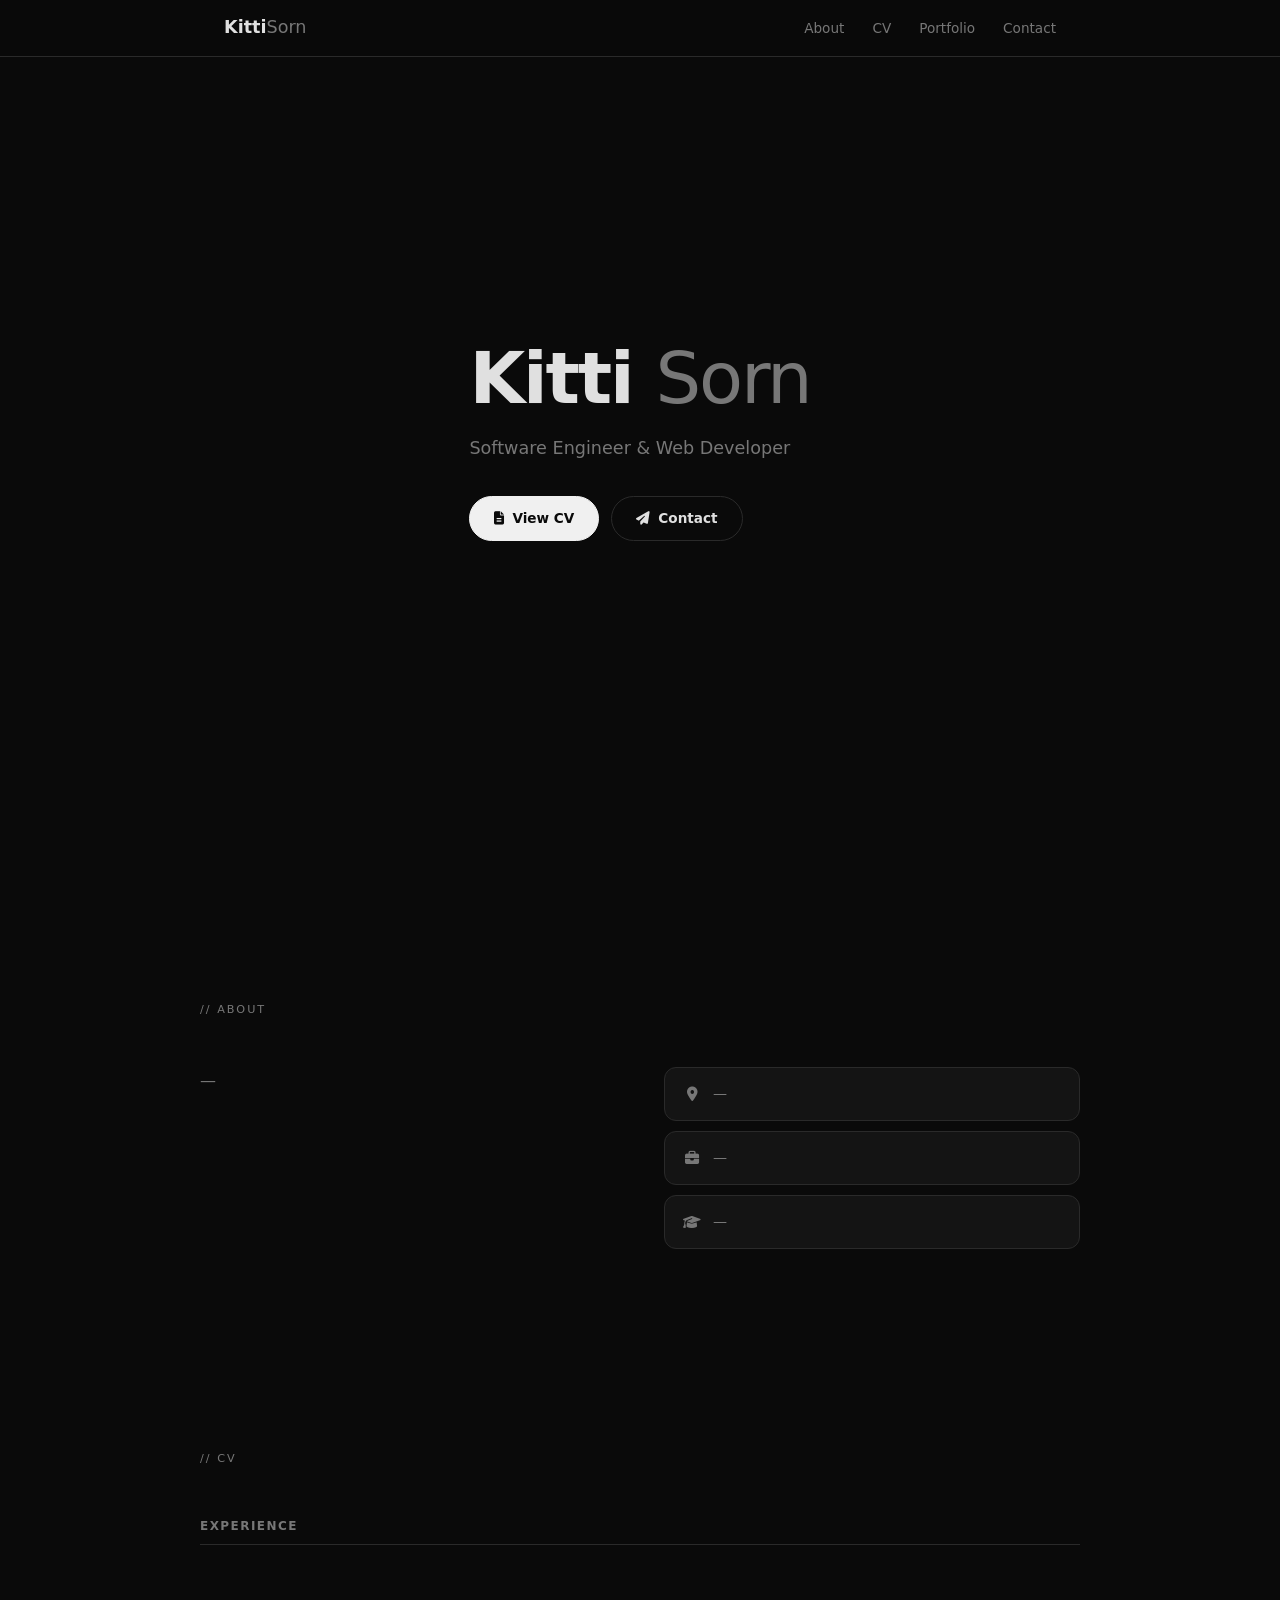
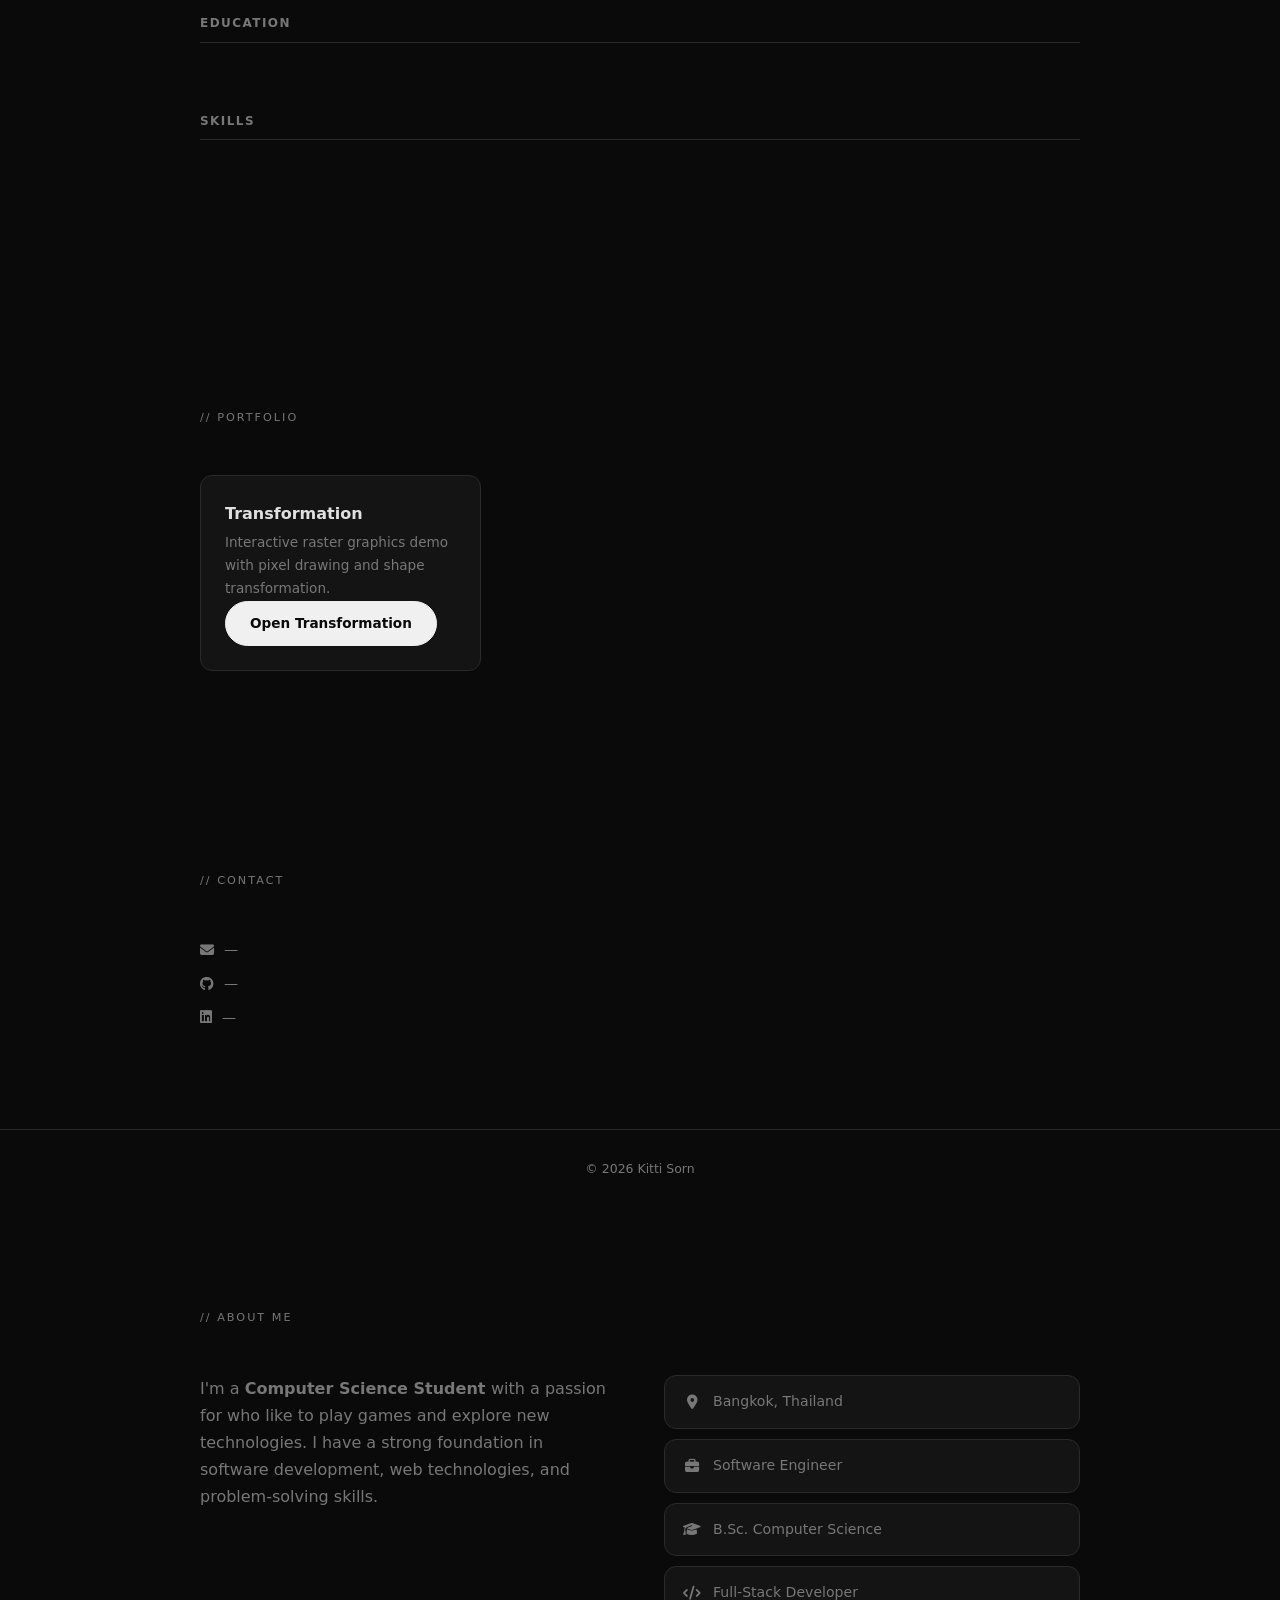
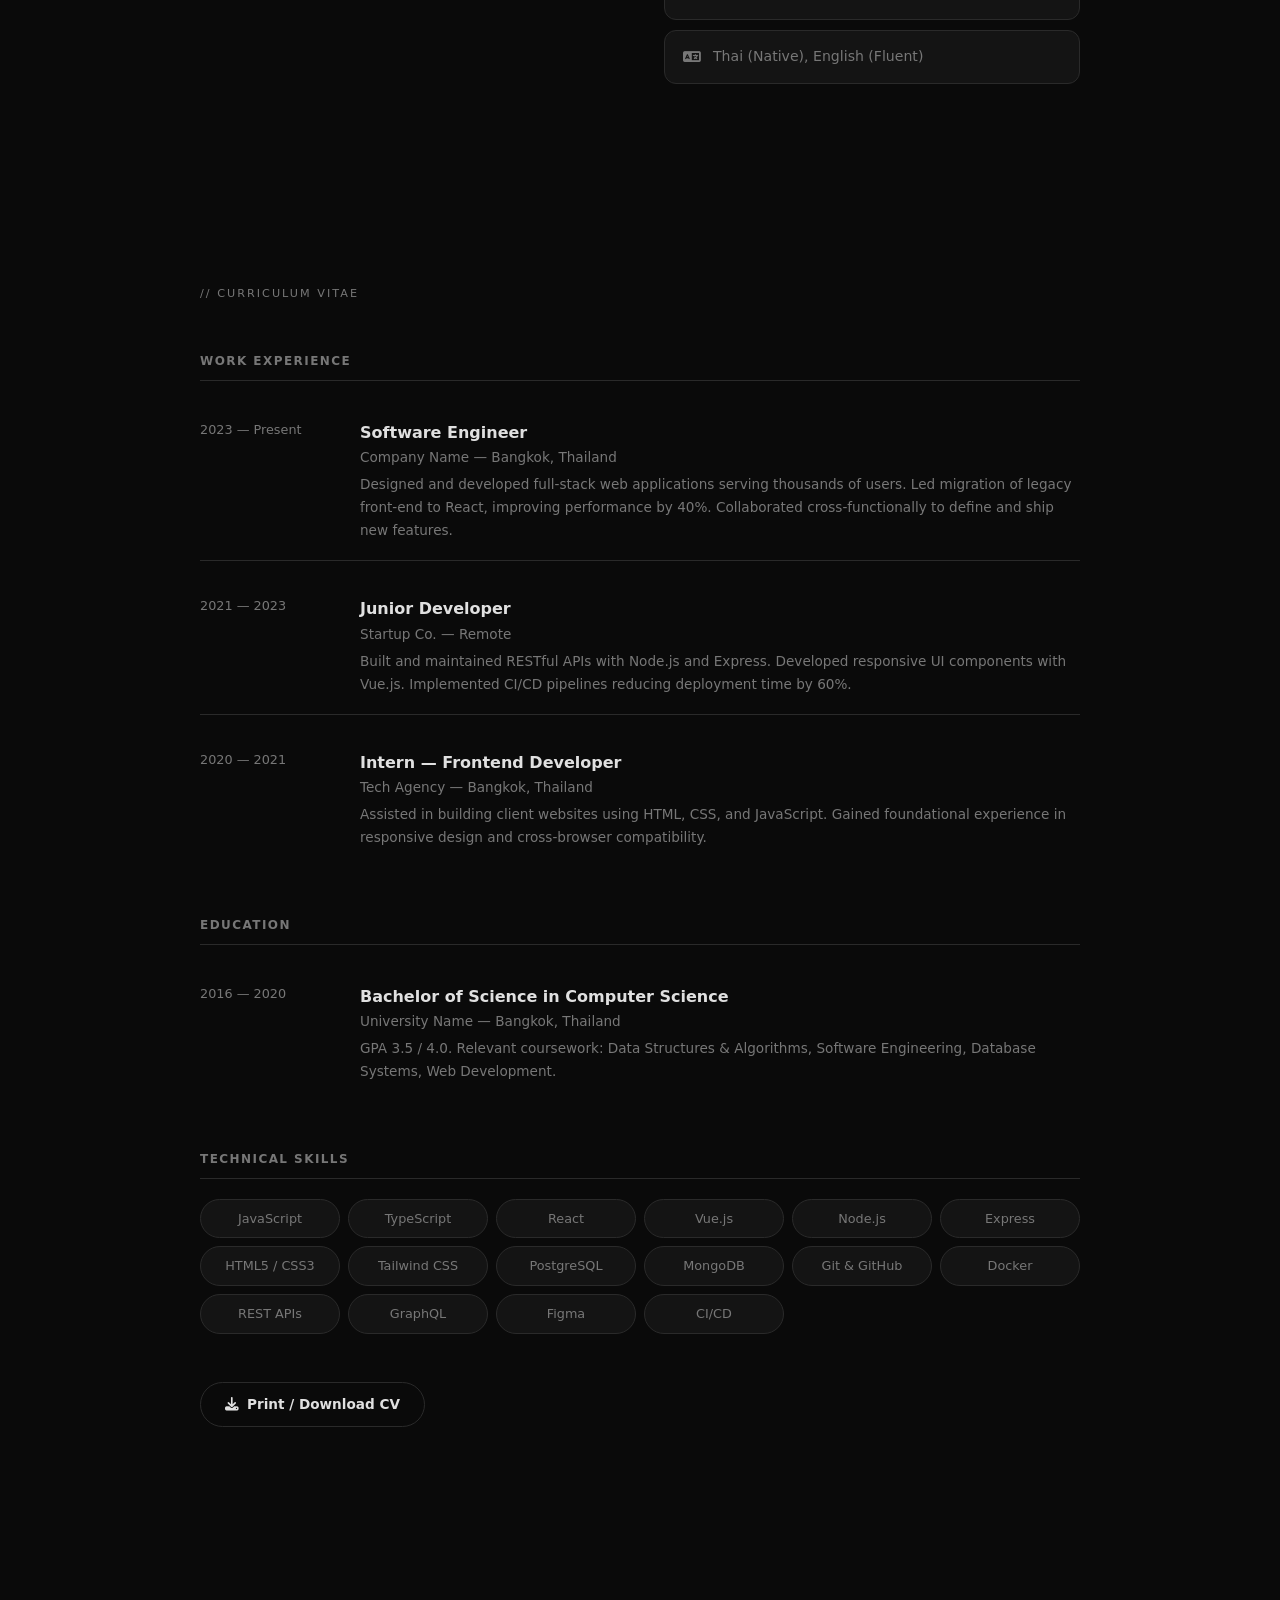
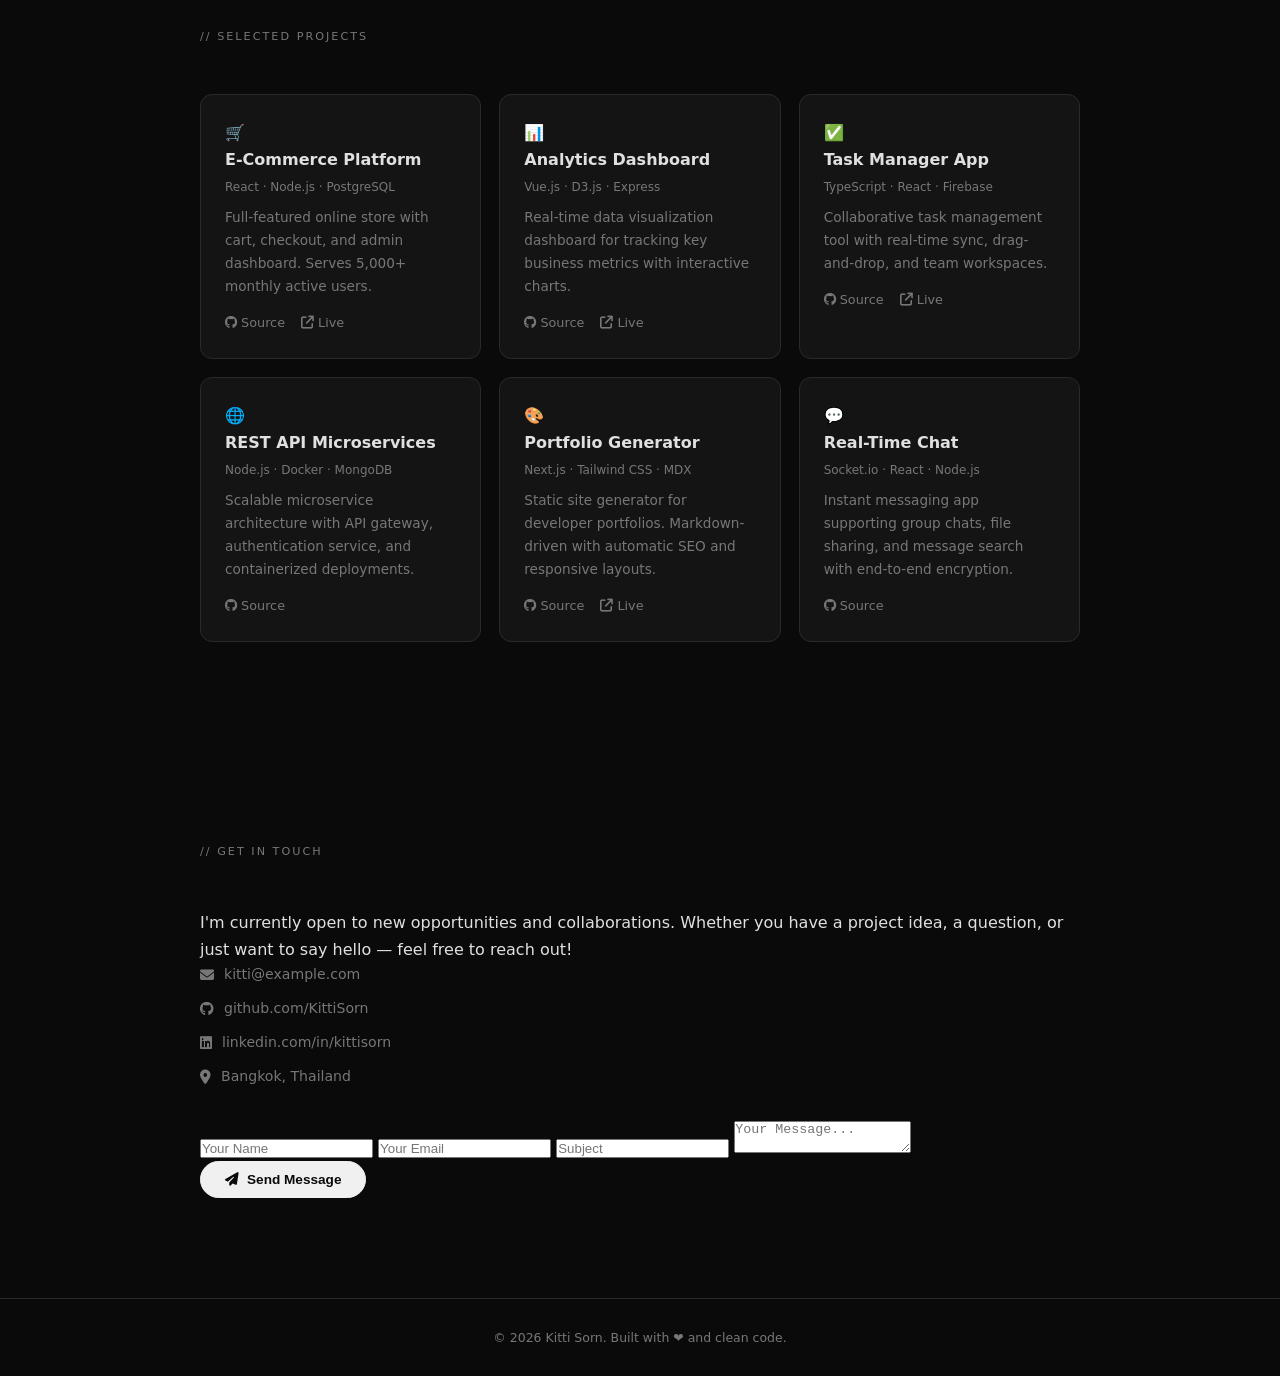
==== commit 6bc23838: "Add portfolio project card and update about section description" ====
--- a/index.html
+++ b/index.html
@@ -72,7 +72,13 @@
 <section id="portfolio">
     <div class="container">
         <p class="section-title">Portfolio</p>
-        <div class="projects-grid"></div>
+        <div class="projects-grid">
+            <div class="project-card">
+                <h4>Transformation</h4>
+                <p>Interactive raster graphics demo with pixel drawing and shape transformation.</p>
+                <a href="src/Transformation.html" class="btn btn-primary">Open Transformation</a>
+            </div>
+        </div>
     </div>
 </section>
 
@@ -107,18 +113,8 @@
         <div class="about-grid">
             <div class="about-text">
                 <p>
-                    I'm a <strong>Software Engineer &amp; Web Developer</strong> with a passion for
-                    building robust, scalable, and intuitive applications. I thrive at the intersection
-                    of design and engineering — where clean architecture meets thoughtful user experience.
-                </p>
-                <p>
-                    With hands-on experience across the full stack, I enjoy turning complex problems
-                    into simple, elegant solutions. I believe great software is built on clarity,
-                    maintainability, and a deep understanding of the people who use it.
-                </p>
-                <p>
-                    When I'm not coding, you'll find me exploring new technologies, contributing to
-                    open-source projects, or refining my craft through continuous learning.
+                    I'm a <strong>Computer Science Student </strong> with a passion for
+                    who like to play games and explore new technologies. I have a strong foundation in software development, web technologies, and problem-solving skills.
                 </p>
             </div>
             <ul class="quick-facts">
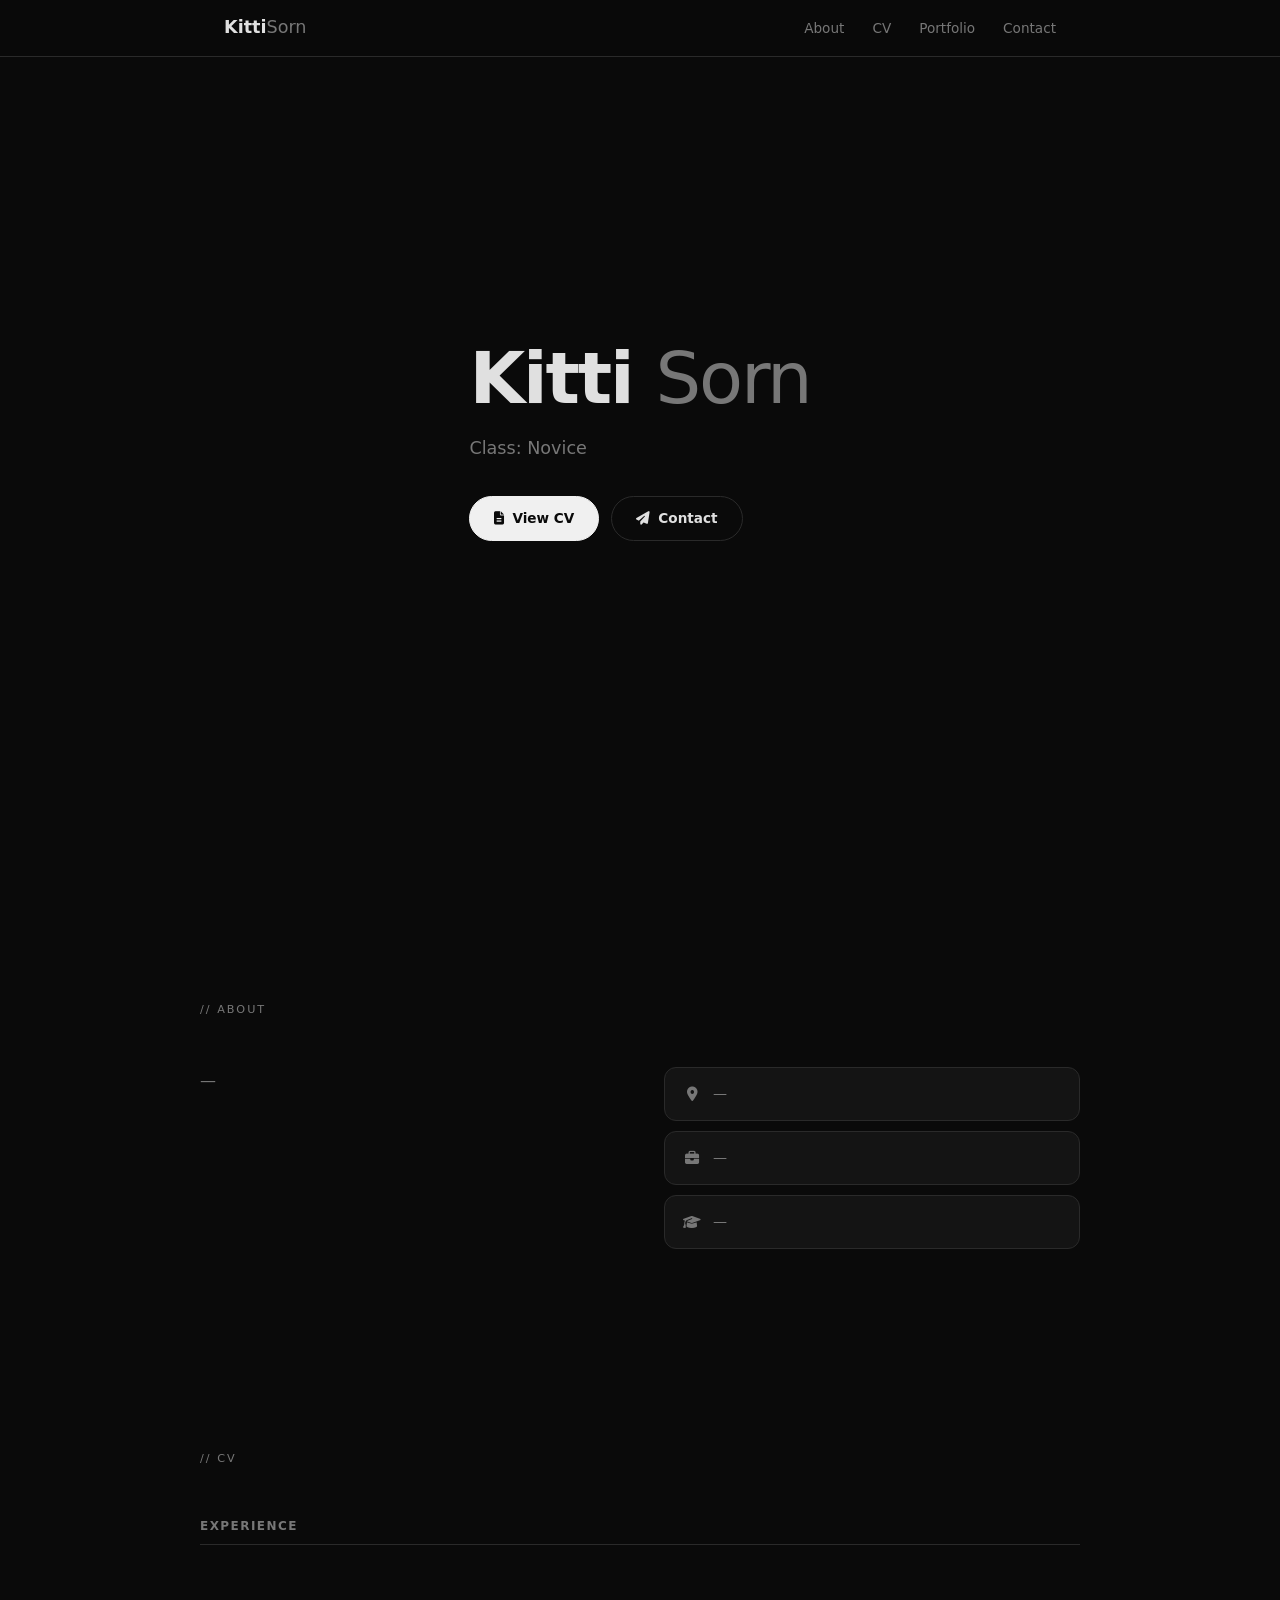
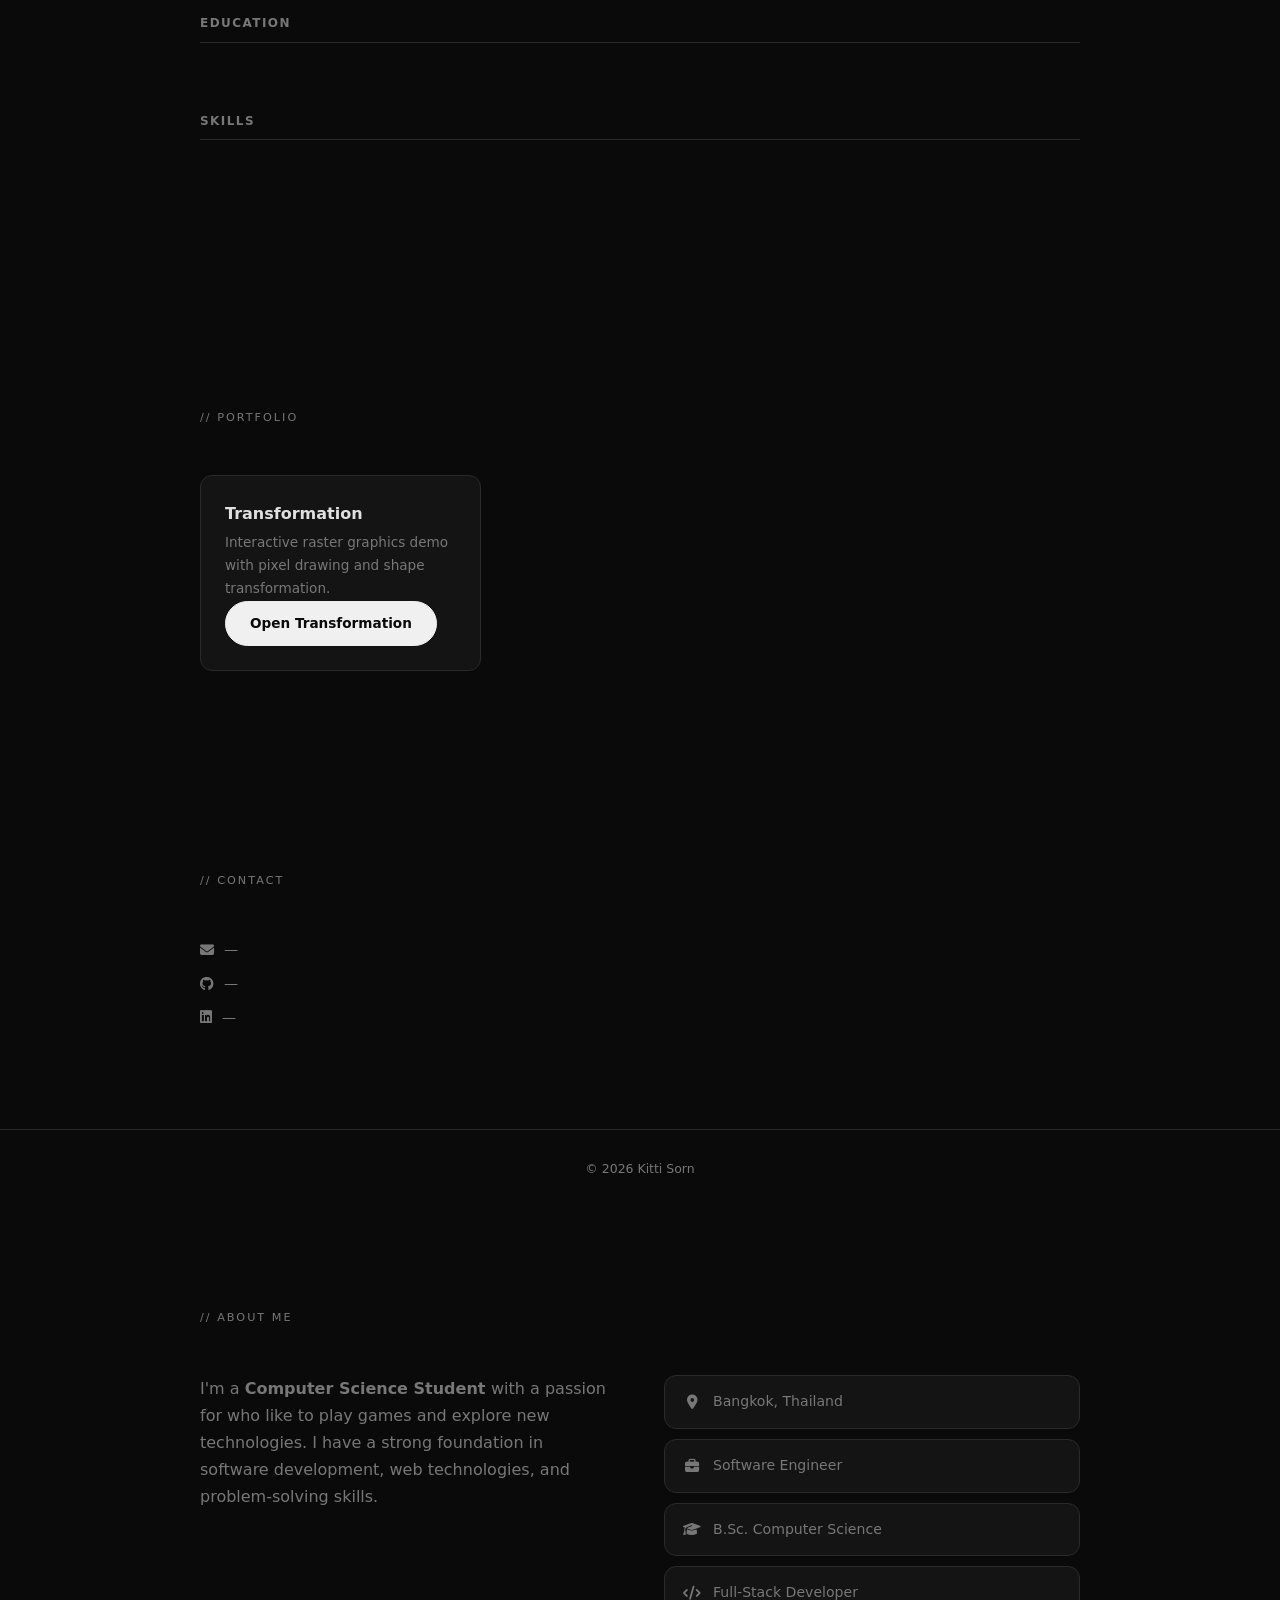
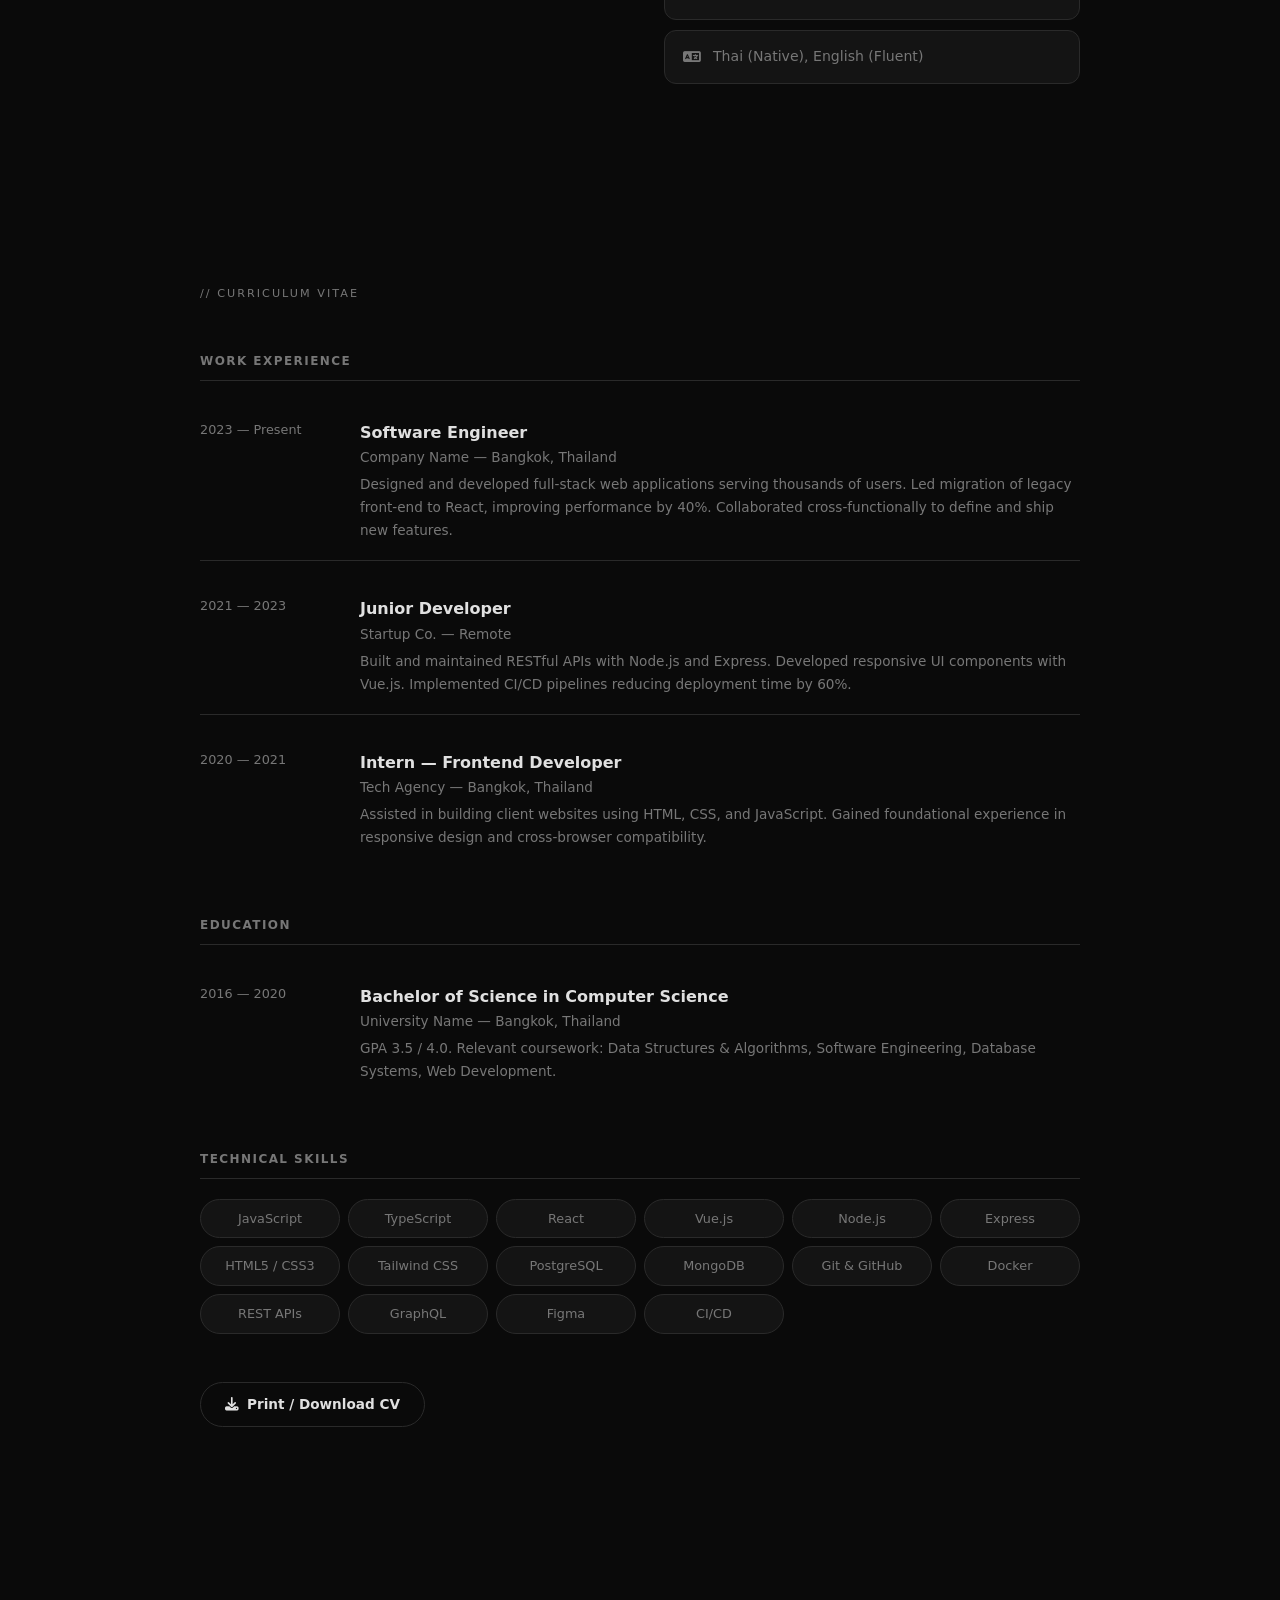
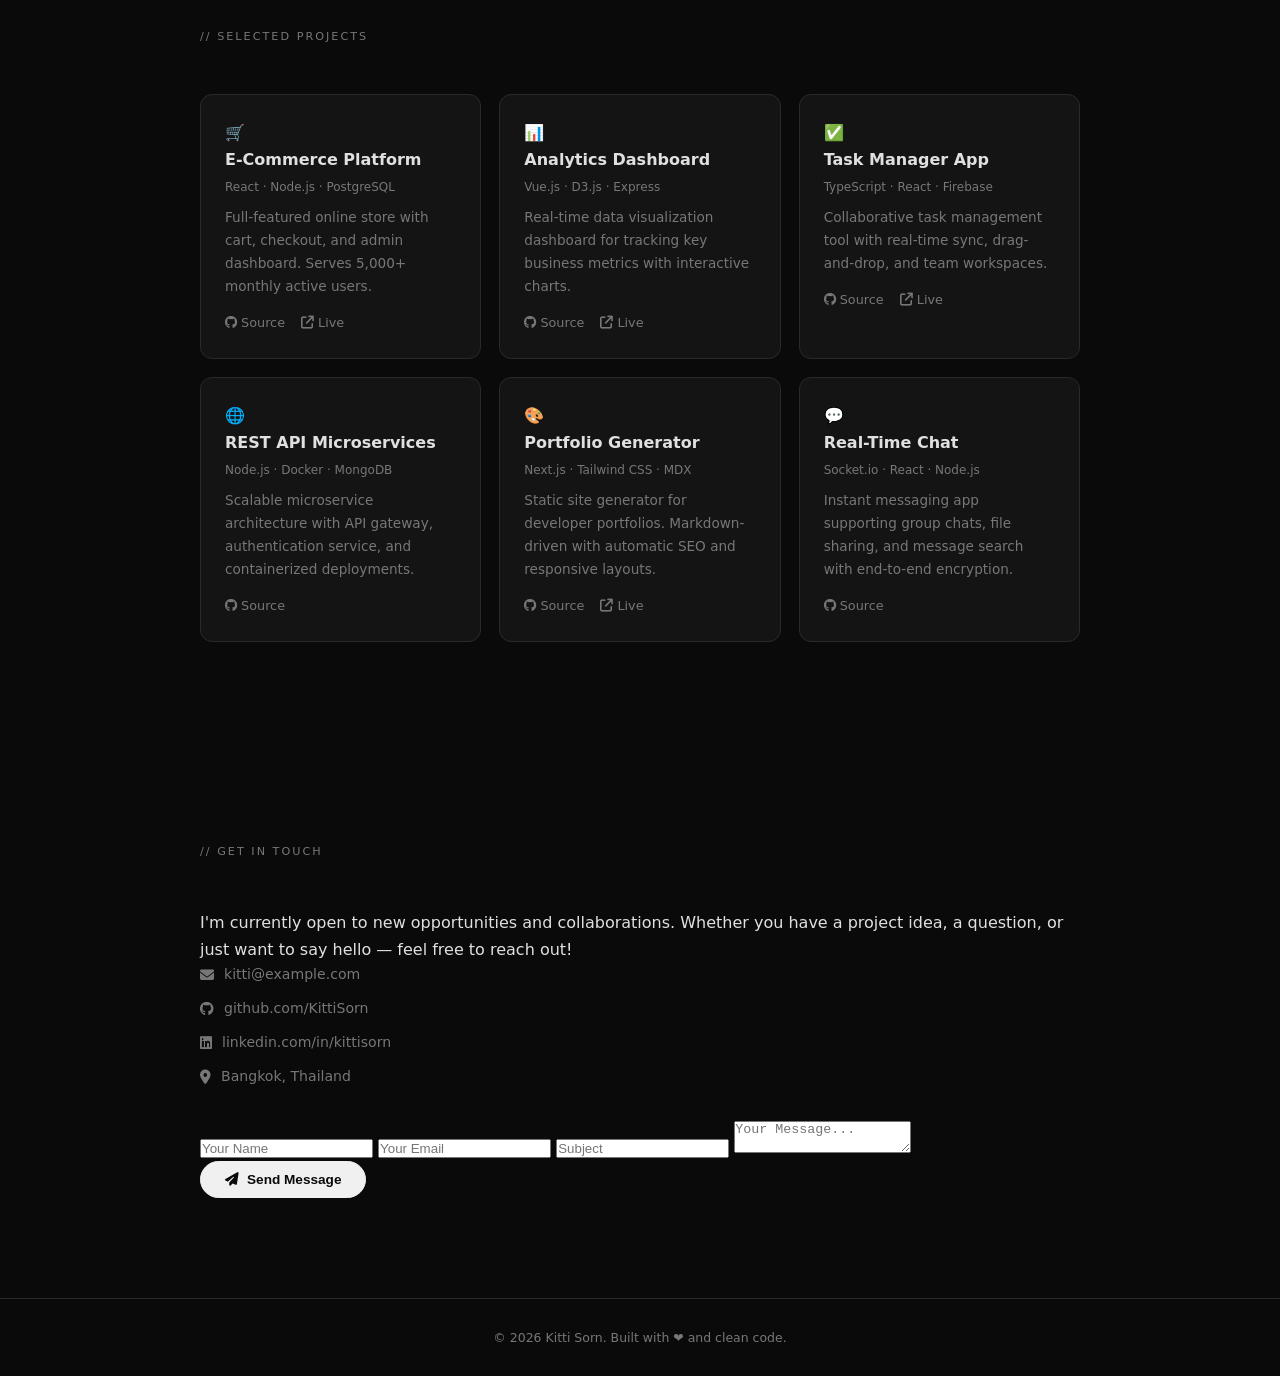
==== commit 5342574a: "24bit" ====
--- a/index.html
+++ b/index.html
@@ -27,7 +27,7 @@
 <section class="hero">
     <div class="container">
         <h1>Kitti <span>Sorn</span></h1>
-        <p class="tagline">Software Engineer &amp; Web Developer</p>
+        <p class="tagline">Class: Novice </p>
         <div class="cta-row">
             <a href="#cv" class="btn btn-primary"><i class="fa-solid fa-file-lines"></i> View CV</a>
             <a href="#contact" class="btn btn-outline"><i class="fa-solid fa-paper-plane"></i> Contact</a>
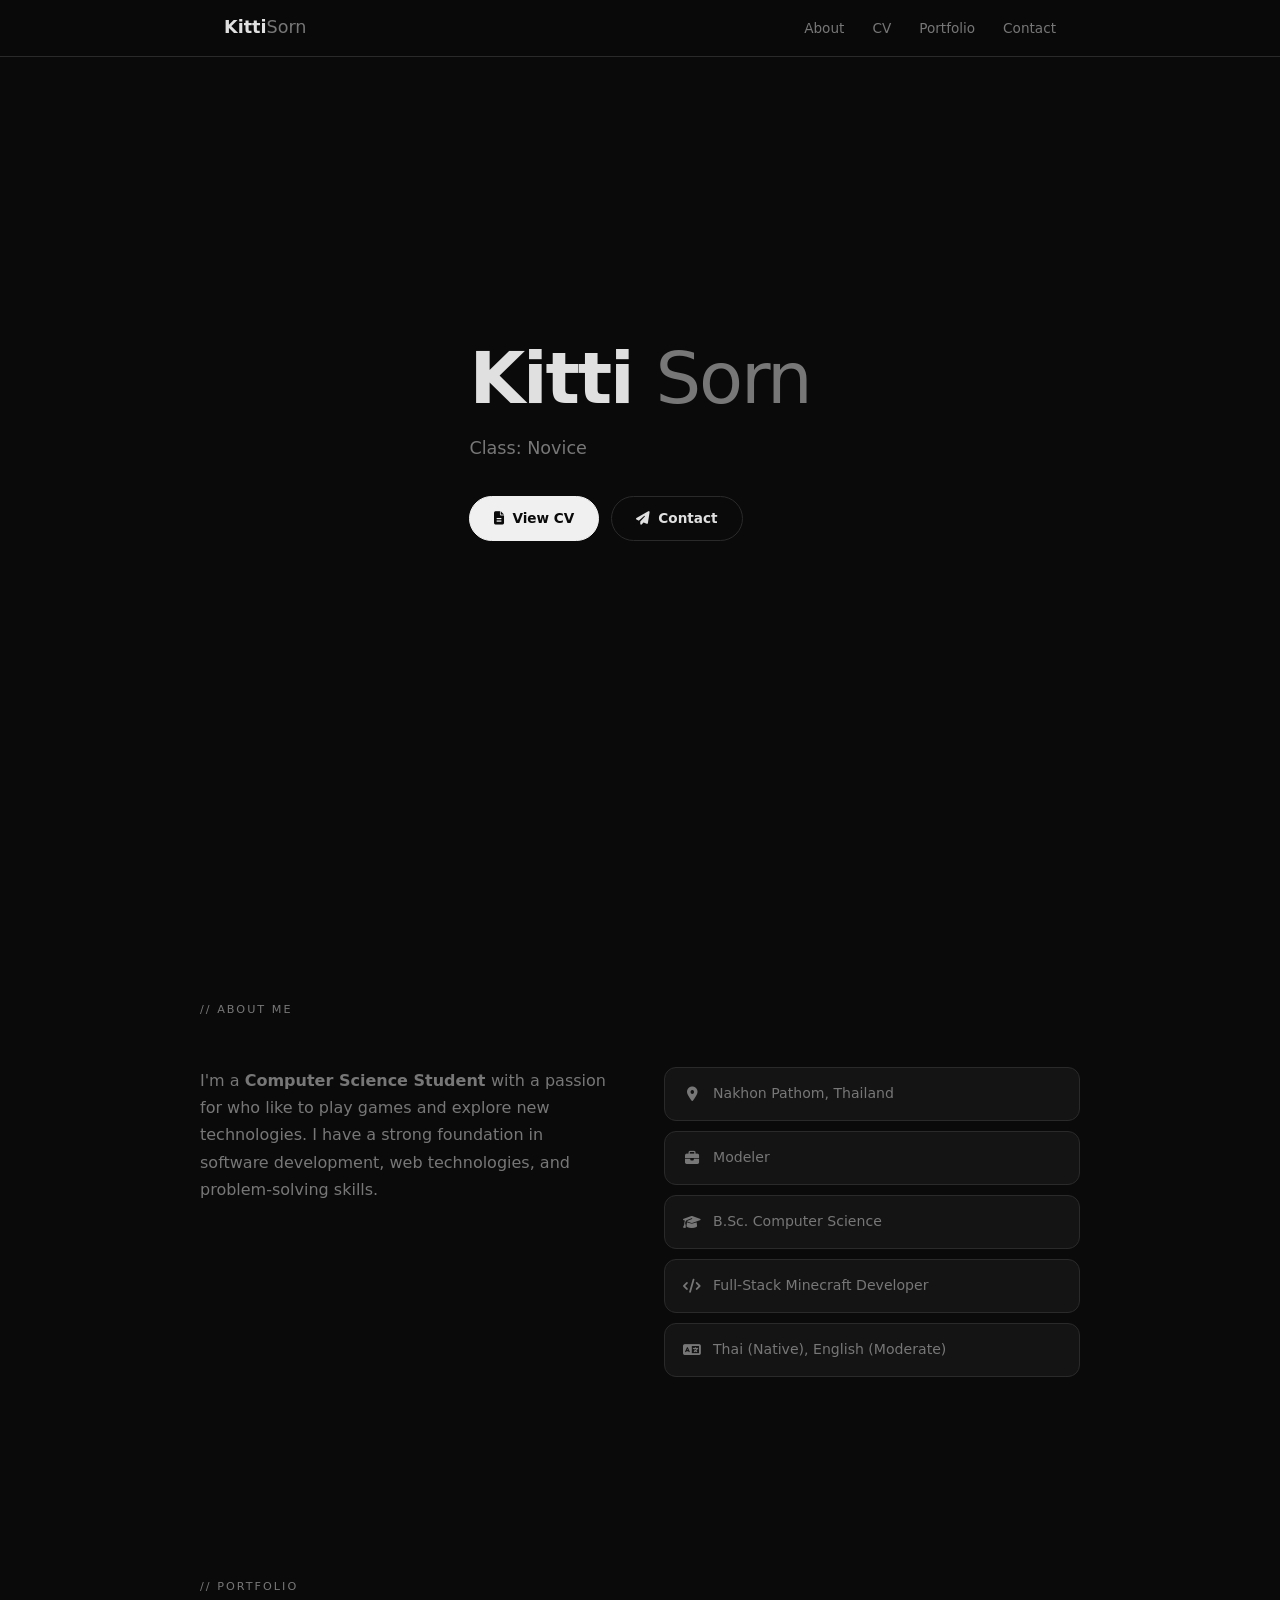
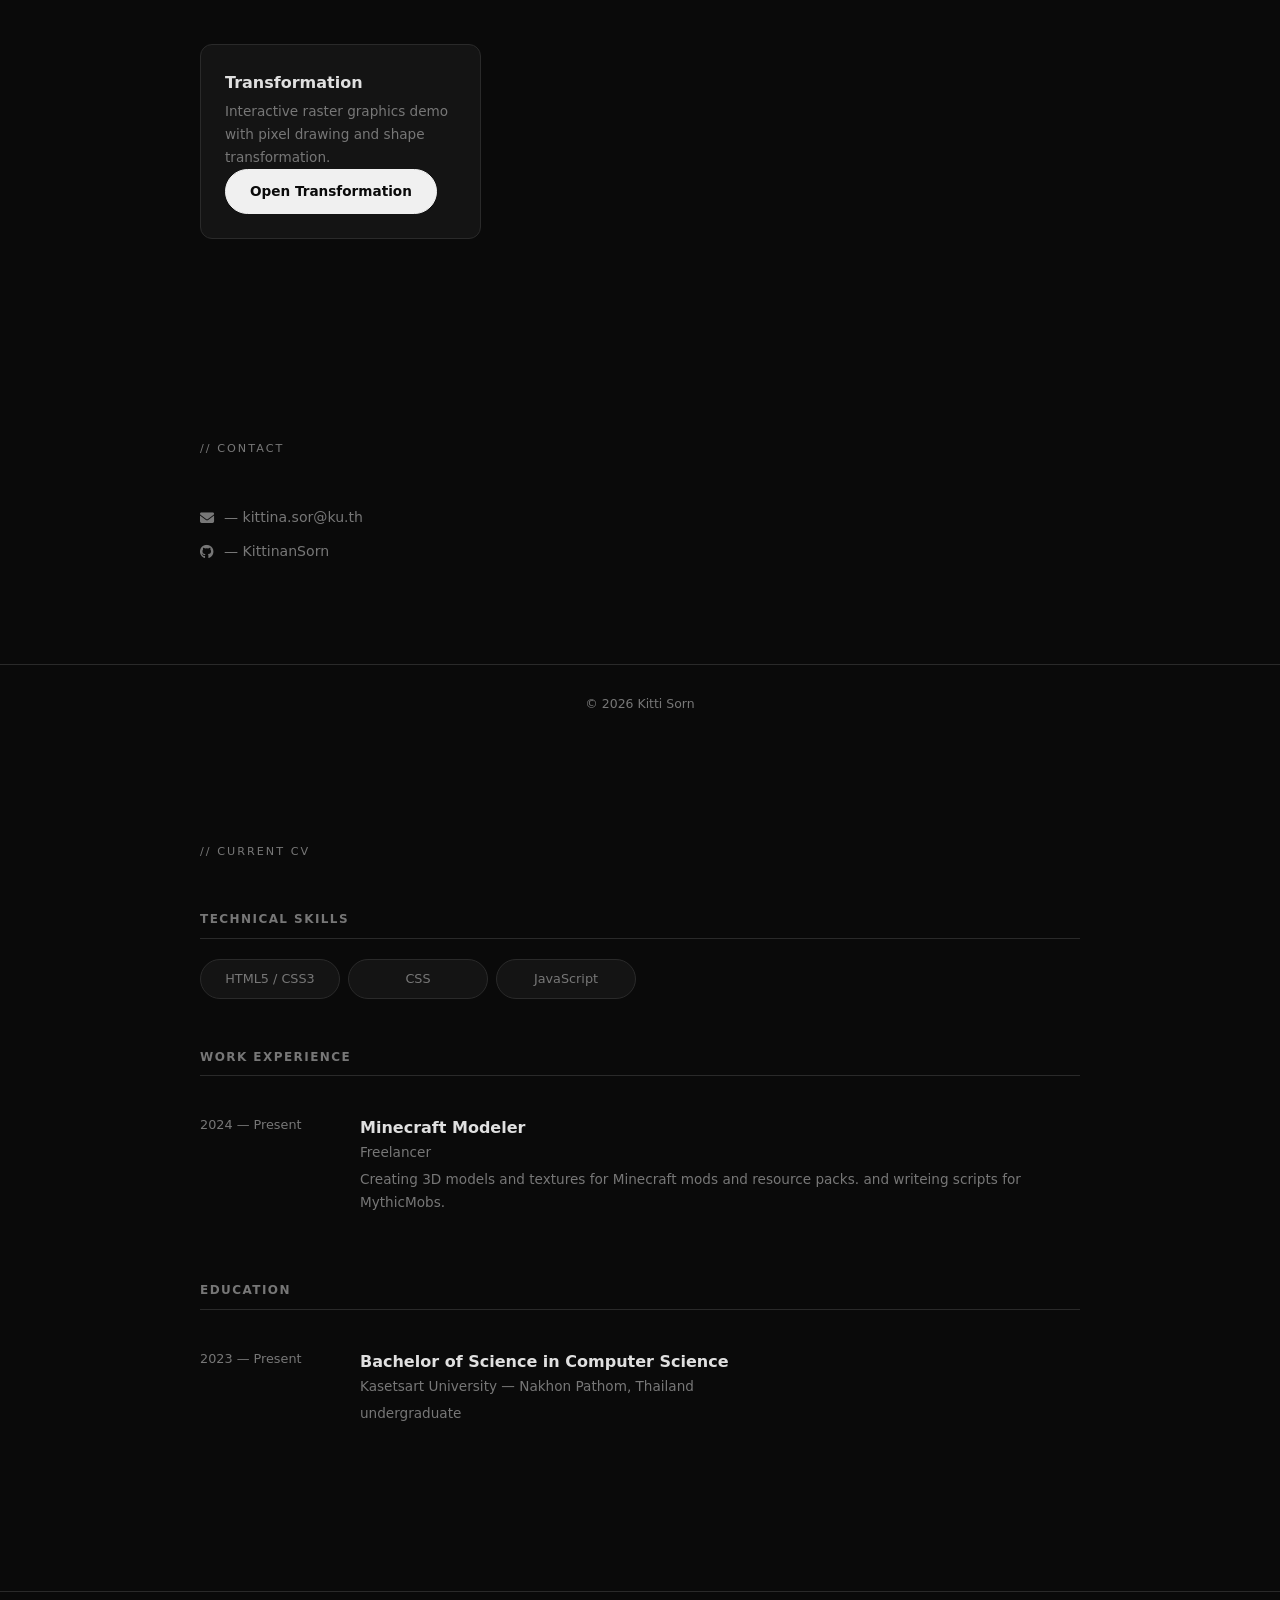
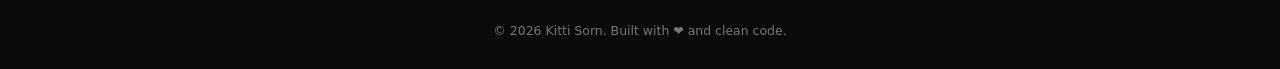
==== commit bc93853c: "Update about section and refine CV details; remove unused CV section and adjust styles" ====
--- a/index.html
+++ b/index.html
@@ -35,36 +35,24 @@
     </div>
 </section>
 
+<!-- ===== ABOUT ===== -->
 <section id="about">
     <div class="container">
-        <p class="section-title">About</p>
+        <p class="section-title">About Me</p>
         <div class="about-grid">
             <div class="about-text">
-                <p>—</p>
+                <p>
+                    I'm a <strong>Computer Science Student </strong> with a passion for
+                    who like to play games and explore new technologies. I have a strong foundation in software development, web technologies, and problem-solving skills.
+                </p>
             </div>
             <ul class="quick-facts">
-                <li><i class="fa-solid fa-location-dot"></i> —</li>
-                <li><i class="fa-solid fa-briefcase"></i> —</li>
-                <li><i class="fa-solid fa-graduation-cap"></i> —</li>
+                <li><i class="fa-solid fa-location-dot"></i> Nakhon Pathom, Thailand</li>
+                <li><i class="fa-solid fa-briefcase"></i> Modeler</li>
+                <li><i class="fa-solid fa-graduation-cap"></i> B.Sc. Computer Science</li>
+                <li><i class="fa-solid fa-code"></i> Full-Stack Minecraft Developer</li>
+                <li><i class="fa-solid fa-language"></i> Thai (Native), English (Moderate)</li>
             </ul>
-        </div>
-    </div>
-</section>
-
-<section id="cv">
-    <div class="container">
-        <p class="section-title">CV</p>
-        <div class="cv-block">
-            <h3>Experience</h3>
-            <div class="timeline"></div>
-        </div>
-        <div class="cv-block">
-            <h3>Education</h3>
-            <div class="timeline"></div>
-        </div>
-        <div class="cv-block">
-            <h3>Skills</h3>
-            <div class="skills-grid"></div>
         </div>
     </div>
 </section>
@@ -88,9 +76,8 @@
         <div class="contact-row">
             <div class="contact-info">
                 <ul class="contact-links">
-                    <li><a href="mailto:#"><i class="fa-solid fa-envelope"></i> —</a></li>
-                    <li><a href="#"><i class="fa-brands fa-github"></i> —</a></li>
-                    <li><a href="#"><i class="fa-brands fa-linkedin"></i> —</a></li>
+                    <li><a href="mailto:kittina.sor@ku.th"><i class="fa-solid fa-envelope"></i> — kittina.sor@ku.th</a></li>
+                    <li><a href="https://github.com/KittinanSorn" target="_blank"><i class="fa-brands fa-github"></i> — KittinanSorn</a></li>
                 </ul>
             </div>
         </div>
@@ -106,73 +93,35 @@
     </div>
 </section>
 
-<!-- ===== ABOUT ===== -->
-<section id="about">
-    <div class="container">
-        <p class="section-title">About Me</p>
-        <div class="about-grid">
-            <div class="about-text">
-                <p>
-                    I'm a <strong>Computer Science Student </strong> with a passion for
-                    who like to play games and explore new technologies. I have a strong foundation in software development, web technologies, and problem-solving skills.
-                </p>
-            </div>
-            <ul class="quick-facts">
-                <li><i class="fa-solid fa-location-dot"></i> Bangkok, Thailand</li>
-                <li><i class="fa-solid fa-briefcase"></i> Software Engineer</li>
-                <li><i class="fa-solid fa-graduation-cap"></i> B.Sc. Computer Science</li>
-                <li><i class="fa-solid fa-code"></i> Full-Stack Developer</li>
-                <li><i class="fa-solid fa-language"></i> Thai (Native), English (Fluent)</li>
-            </ul>
-        </div>
-    </div>
-</section>
+
 
 <!-- ===== CV / RESUME ===== -->
 <section id="cv">
     <div class="container">
-        <p class="section-title">Curriculum Vitae</p>
+        <p class="section-title">Current CV</p>
 
+        <!-- Skills -->
+        <div class="cv-block">
+            <h3>Technical Skills</h3>
+            <div class="skills-grid">
+                <span class="skill-pill">HTML5 / CSS3</span>
+                <span class="skill-pill">CSS</span>
+                <span class="skill-pill">JavaScript</span>
+            </div>
+        </div>
         <!-- Experience -->
         <div class="cv-block">
             <h3>Work Experience</h3>
             <div class="timeline">
 
                 <div class="timeline-item">
-                    <div class="timeline-date">2023 — Present</div>
+                    <div class="timeline-date">2024 — Present</div>
                     <div>
-                        <div class="timeline-role">Software Engineer</div>
-                        <div class="timeline-place">Company Name — Bangkok, Thailand</div>
+                        <div class="timeline-role">Minecraft Modeler</div>
+                        <div class="timeline-place">Freelancer</div>
                         <div class="timeline-desc">
-                            Designed and developed full-stack web applications serving thousands of
-                            users. Led migration of legacy front-end to React, improving performance by
-                            40%. Collaborated cross-functionally to define and ship new features.
-                        </div>
-                    </div>
-                </div>
-
-                <div class="timeline-item">
-                    <div class="timeline-date">2021 — 2023</div>
-                    <div>
-                        <div class="timeline-role">Junior Developer</div>
-                        <div class="timeline-place">Startup Co. — Remote</div>
-                        <div class="timeline-desc">
-                            Built and maintained RESTful APIs with Node.js and Express. Developed
-                            responsive UI components with Vue.js. Implemented CI/CD pipelines reducing
-                            deployment time by 60%.
-                        </div>
-                    </div>
-                </div>
-
-                <div class="timeline-item">
-                    <div class="timeline-date">2020 — 2021</div>
-                    <div>
-                        <div class="timeline-role">Intern — Frontend Developer</div>
-                        <div class="timeline-place">Tech Agency — Bangkok, Thailand</div>
-                        <div class="timeline-desc">
-                            Assisted in building client websites using HTML, CSS, and JavaScript.
-                            Gained foundational experience in responsive design and cross-browser
-                            compatibility.
+                            Creating 3D models and textures for Minecraft mods and resource packs.
+                            and writeing scripts for MythicMobs.
                         </div>
                     </div>
                 </div>
@@ -180,19 +129,20 @@
             </div>
         </div>
 
+
+
         <!-- Education -->
         <div class="cv-block">
             <h3>Education</h3>
             <div class="timeline">
 
                 <div class="timeline-item">
-                    <div class="timeline-date">2016 — 2020</div>
+                    <div class="timeline-date">2023 — Present</div>
                     <div>
                         <div class="timeline-role">Bachelor of Science in Computer Science</div>
-                        <div class="timeline-place">University Name — Bangkok, Thailand</div>
+                        <div class="timeline-place">Kasetsart University — Nakhon Pathom, Thailand</div>
                         <div class="timeline-desc">
-                            GPA 3.5 / 4.0. Relevant coursework: Data Structures &amp; Algorithms,
-                            Software Engineering, Database Systems, Web Development.
+                            undergraduate
                         </div>
                     </div>
                 </div>
@@ -200,168 +150,15 @@
             </div>
         </div>
 
-        <!-- Skills -->
-        <div class="cv-block">
-            <h3>Technical Skills</h3>
-            <div class="skills-grid">
-                <span class="skill-pill">JavaScript</span>
-                <span class="skill-pill">TypeScript</span>
-                <span class="skill-pill">React</span>
-                <span class="skill-pill">Vue.js</span>
-                <span class="skill-pill">Node.js</span>
-                <span class="skill-pill">Express</span>
-                <span class="skill-pill">HTML5 / CSS3</span>
-                <span class="skill-pill">Tailwind CSS</span>
-                <span class="skill-pill">PostgreSQL</span>
-                <span class="skill-pill">MongoDB</span>
-                <span class="skill-pill">Git &amp; GitHub</span>
-                <span class="skill-pill">Docker</span>
-                <span class="skill-pill">REST APIs</span>
-                <span class="skill-pill">GraphQL</span>
-                <span class="skill-pill">Figma</span>
-                <span class="skill-pill">CI/CD</span>
-            </div>
-        </div>
 
-        <!-- Download CV -->
-        <div style="margin-top: 24px;">
-            <a href="#" class="btn btn-outline" onclick="window.print(); return false;">
-                <i class="fa-solid fa-download"></i> Print / Download CV
-            </a>
-        </div>
+
+
 
     </div>
 </section>
 
-<!-- ===== PORTFOLIO ===== -->
-<section id="portfolio">
-    <div class="container">
-        <p class="section-title">Selected Projects</p>
-        <div class="projects-grid">
 
-            <div class="project-card">
-                <div class="project-icon">🛒</div>
-                <h4>E-Commerce Platform</h4>
-                <div class="tech">React · Node.js · PostgreSQL</div>
-                <p>Full-featured online store with cart, checkout, and admin dashboard. Serves
-                    5,000+ monthly active users.</p>
-                <div class="links">
-                    <a href="#"><i class="fa-brands fa-github"></i> Source</a>
-                    <a href="#"><i class="fa-solid fa-arrow-up-right-from-square"></i> Live</a>
-                </div>
-            </div>
 
-            <div class="project-card">
-                <div class="project-icon">📊</div>
-                <h4>Analytics Dashboard</h4>
-                <div class="tech">Vue.js · D3.js · Express</div>
-                <p>Real-time data visualization dashboard for tracking key business metrics with
-                    interactive charts.</p>
-                <div class="links">
-                    <a href="#"><i class="fa-brands fa-github"></i> Source</a>
-                    <a href="#"><i class="fa-solid fa-arrow-up-right-from-square"></i> Live</a>
-                </div>
-            </div>
-
-            <div class="project-card">
-                <div class="project-icon">✅</div>
-                <h4>Task Manager App</h4>
-                <div class="tech">TypeScript · React · Firebase</div>
-                <p>Collaborative task management tool with real-time sync, drag-and-drop, and
-                    team workspaces.</p>
-                <div class="links">
-                    <a href="#"><i class="fa-brands fa-github"></i> Source</a>
-                    <a href="#"><i class="fa-solid fa-arrow-up-right-from-square"></i> Live</a>
-                </div>
-            </div>
-
-            <div class="project-card">
-                <div class="project-icon">🌐</div>
-                <h4>REST API Microservices</h4>
-                <div class="tech">Node.js · Docker · MongoDB</div>
-                <p>Scalable microservice architecture with API gateway, authentication service,
-                    and containerized deployments.</p>
-                <div class="links">
-                    <a href="#"><i class="fa-brands fa-github"></i> Source</a>
-                </div>
-            </div>
-
-            <div class="project-card">
-                <div class="project-icon">🎨</div>
-                <h4>Portfolio Generator</h4>
-                <div class="tech">Next.js · Tailwind CSS · MDX</div>
-                <p>Static site generator for developer portfolios. Markdown-driven with
-                    automatic SEO and responsive layouts.</p>
-                <div class="links">
-                    <a href="#"><i class="fa-brands fa-github"></i> Source</a>
-                    <a href="#"><i class="fa-solid fa-arrow-up-right-from-square"></i> Live</a>
-                </div>
-            </div>
-
-            <div class="project-card">
-                <div class="project-icon">💬</div>
-                <h4>Real-Time Chat</h4>
-                <div class="tech">Socket.io · React · Node.js</div>
-                <p>Instant messaging app supporting group chats, file sharing, and message
-                    search with end-to-end encryption.</p>
-                <div class="links">
-                    <a href="#"><i class="fa-brands fa-github"></i> Source</a>
-                </div>
-            </div>
-
-        </div>
-    </div>
-</section>
-
-<!-- ===== CONTACT ===== -->
-<section id="contact">
-    <div class="container">
-        <p class="section-title">Get in Touch</p>
-        <div class="contact-row">
-
-            <div class="contact-info">
-                <p>
-                    I'm currently open to new opportunities and collaborations.
-                    Whether you have a project idea, a question, or just want to say hello —
-                    feel free to reach out!
-                </p>
-                <ul class="contact-links">
-                    <li>
-                        <a href="mailto:kitti@example.com">
-                            <i class="fa-solid fa-envelope"></i> kitti@example.com
-                        </a>
-                    </li>
-                    <li>
-                        <a href="https://github.com/KittiSorn" target="_blank" rel="noopener">
-                            <i class="fa-brands fa-github"></i> github.com/KittiSorn
-                        </a>
-                    </li>
-                    <li>
-                        <a href="https://linkedin.com/in/kittisorn" target="_blank" rel="noopener">
-                            <i class="fa-brands fa-linkedin"></i> linkedin.com/in/kittisorn
-                        </a>
-                    </li>
-                    <li>
-                        <a href="#">
-                            <i class="fa-solid fa-location-dot"></i> Bangkok, Thailand
-                        </a>
-                    </li>
-                </ul>
-            </div>
-
-            <form class="contact-form" onsubmit="alert('Thanks for reaching out! I\'ll get back to you soon.'); return false;">
-                <input type="text" placeholder="Your Name" required>
-                <input type="email" placeholder="Your Email" required>
-                <input type="text" placeholder="Subject">
-                <textarea placeholder="Your Message..." required></textarea>
-                <button type="submit" class="btn btn-primary">
-                    <i class="fa-solid fa-paper-plane"></i> Send Message
-                </button>
-            </form>
-
-        </div>
-    </div>
-</section>
 
 <!-- ===== FOOTER ===== -->
 <footer>
--- a/style.css
+++ b/style.css
@@ -145,11 +145,7 @@
 }
 .project-card:hover { border-color: #444; }
 .project-card h4 { font-size: 1rem; margin-bottom: 4px; }
-.project-card .tech { font-size: .75rem; color: var(--text-muted); margin-bottom: 8px; }
 .project-card p { font-size: .85rem; color: var(--text-muted); }
-.project-card .links { margin-top: 14px; display: flex; gap: 16px; }
-.project-card .links a { font-size: .8rem; color: var(--text-muted); }
-.project-card .links a:hover { color: var(--accent); }
 
 /* ===== CONTACT ===== */
 .contact-row {
